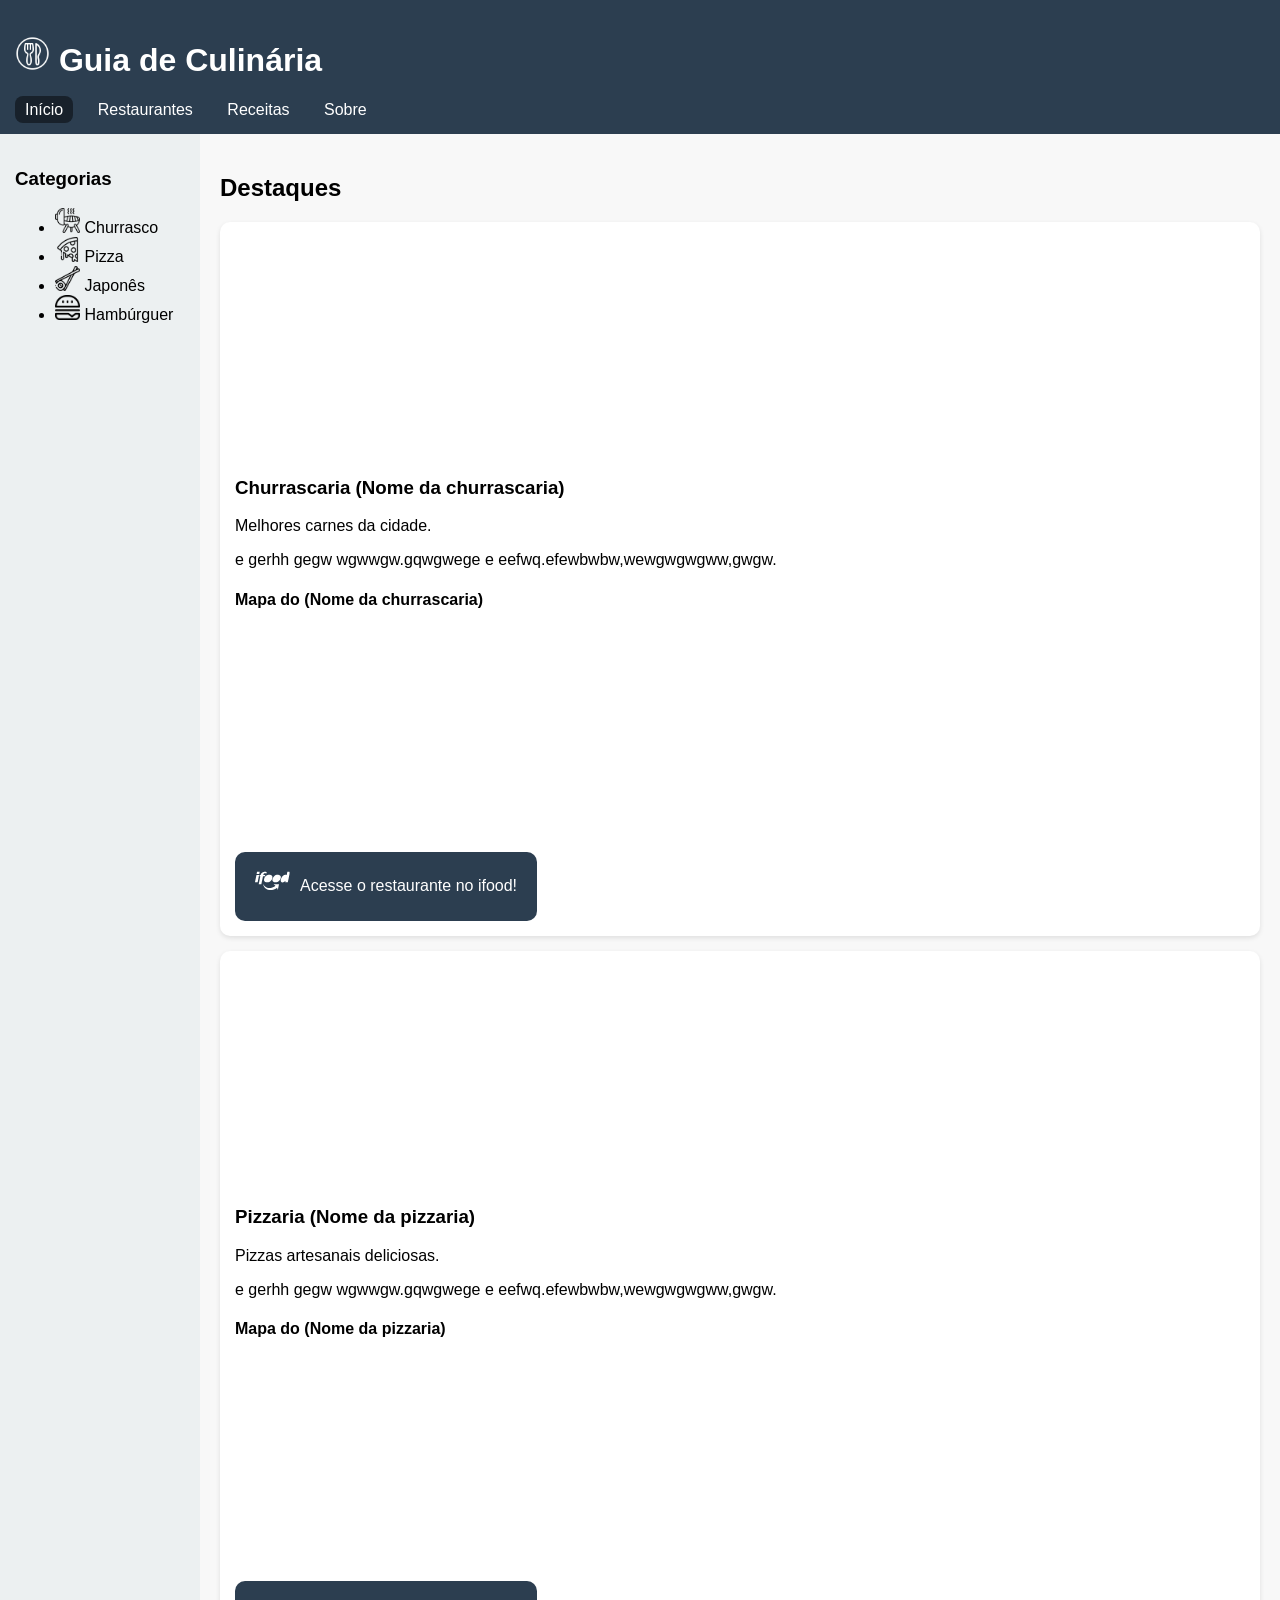
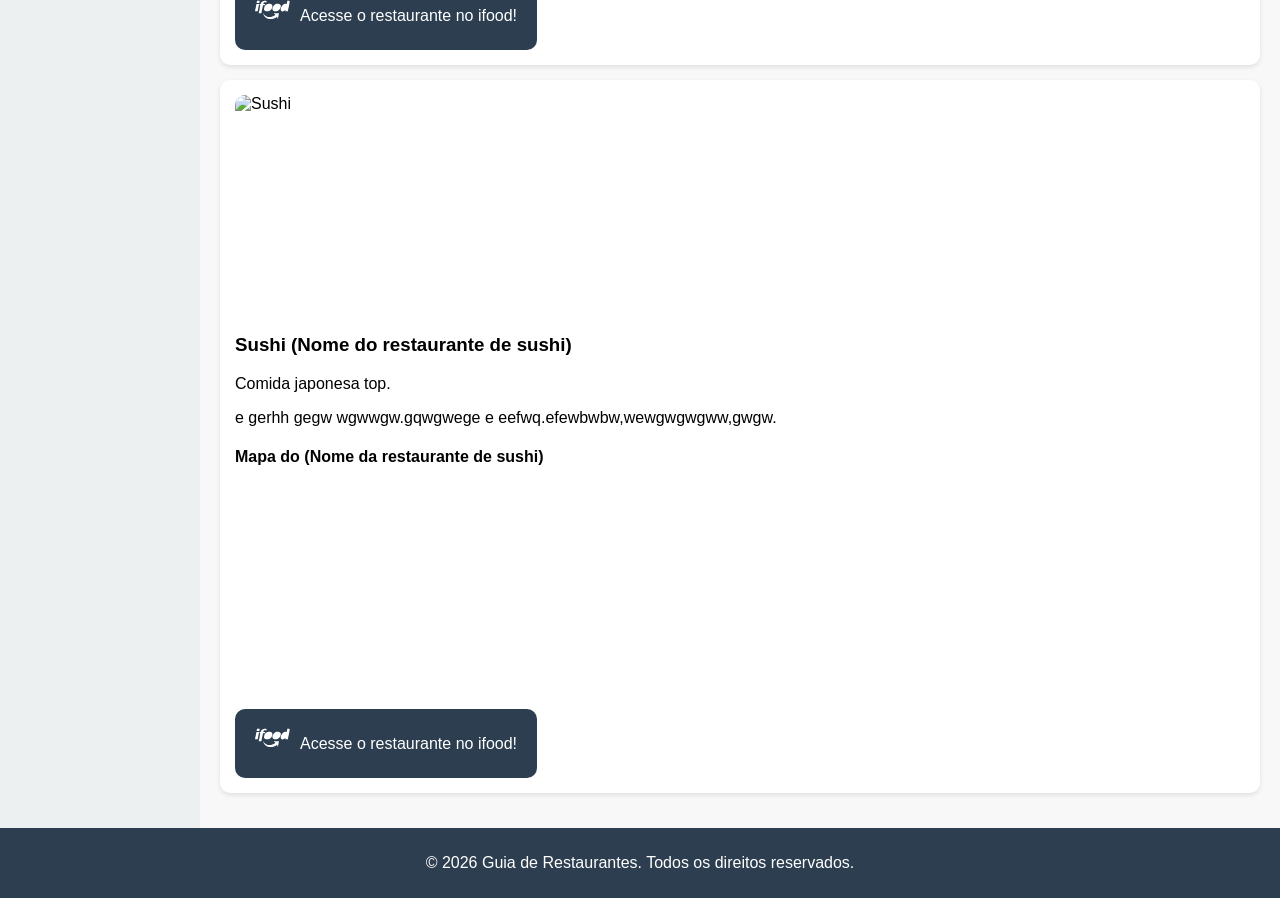
==== trabalho_gui_de_restaurantes_da_cidade/index.html @ 819d338d "Merge branch 'main' of https://github.com/Leooliprado/trabalho_gui_de_restaurantes_da_cidade" ====
<!DOCTYPE html>
<html lang="pt-br">

<head>
    <meta charset="UTF-8">
    <meta name="viewport" content="width=device-width, initial-scale=1.0">
    <link rel="stylesheet" href="styles.css">
    <title>Guia de Culinária</title>
</head>

<body class="body_main">

    <header>


        <h1> <img class="icon" src="img/icon/prato_cossinha.png" alt=""> Guia de Culinária</h1>
        <nav>
            <a class="selecionadoMenu" href="#">Início</a>
            <a href="restaurantes.html">Restaurantes</a>
            <a href="#">Receitas</a>
            <a href="sobre.html">Sobre</a>
        </nav>
    </header>

    <aside>
        <div class="menu-lateral">
            <h3>Categorias</h3>
            <ul>
                <li style="scroll-behavior: smooth;">
                    <img class="iconCategorias" src="img/icon/churrasco.png" alt="">
                    <a class="categoria-a" href="#">Churrasco</a>
                </li>
                <li style="scroll-behavior: smooth;">
                    <img class="iconCategorias" src="img/icon/fatia-de-pizza.png" alt="">
                    <a class="categoria-a" href="#pizzarias">Pizza</a>
                </li>
                <li style="scroll-behavior: smooth;">
                    <img class="iconCategorias" src="img/icon/sushi.png" alt="">
                    <a class="categoria-a" href="#">Japonês</a>
                </li>
                <li style="scroll-behavior: smooth;">
                    <img class="iconCategorias" src="img/icon/hamburguer.png" alt="">
                    <a class="categoria-a" href="#hamburgueria">Hambúrguer</a>
                </li>
            </ul>
        </div>

    </aside>
    <main>
        <h2>Destaques</h2>

        <article>
            <div class="carrossel">
                <a href="https://site1.com" target="_blank">
                    <img src="img/pratos/churrascaria/Dr.Carnes/1.jpeg" alt="Dr.Carnes">
                </a>

                <a href="https://site2.com" target="_blank">
                    <img src="img/pratos/churrascaria/minas grill/3.jpg" alt="minas grill">
                </a>

                <a href="https://site3.com" target="_blank">
                    <img src="img/pratos/churrascaria/Spetinhos Grill/Espeto de Medalhão de Queijo.jpg" alt="Spetinhos Grill">
                </a>

                <a href="https://site4.com" target="_blank">
                    <img src="img/pratos/churrascaria/poncio grill/Fraldinha.jpg"
                        alt="Poncio Grill">
                </a>

                <a href="https://site5.com" target="_blank">
                    <img src="img/pratos/churrascaria/yes/yes 2.jpeg" alt="Yes">
                </a>
            </div>

            <h3>Churrascaria (Nome da churrascaria)</h3>
            <p>Melhores carnes da cidade.</p>
            <p>e gerhh gegw wgwwgw.gqwgwege e eefwq.efewbwbw,wewgwgwgww,gwgw.</p>

            <h4>Mapa do (Nome da churrascaria)</h3>
                <iframe src="https://www.google.com/maps?q=restaurante+japones&output=embed" width="400vh" height="200"
                    style="border:0; border-radius:10px;" loading="lazy">
                </iframe>

                <br><br>

                <button onclick="window.open('https://www.exemplo.com', '_blank')"><img class="icon"
                        src="img/icon/ifood.svg" alt="">Acesse o restaurante no
                    ifood!</button>
        </article>

        <article>
            <div class="carrossel">
                <a href="https://site1.com" target="_blank">
                    <img src="img/pratos/pizzas/armazem 89/Bacon.jpg" alt="Armazem 89">
                </a>

                <a href="https://site2.com" target="_blank">
                    <img src="img/pratos/pizzas/focaccia/Atum.jpg" alt="Focaccia">
                </a>

                <a href="https://site3.com" target="_blank">
                    <img src="img/pratos/pizzas/manjares/Pizza Manjare's Especial de São Sebastião.png" alt="Manjare's">
                </a>

                <a href="https://site4.com" target="_blank">
                    <img src="img/pratos/pizzas/nanina/4 quejios.png"
                        alt="Nanina">
                </a>

                <a href="https://site5.com" target="_blank">
                    <img src="img/pratos/pizzas/pessoni/Frango com Palmito.jpg" alt="Pizzaria Pessoni">
                </a>
            </div>
            <h3>Pizzaria (Nome da pizzaria)</h3>
            <p>Pizzas artesanais deliciosas.</p>

            <p>e gerhh gegw wgwwgw.gqwgwege e eefwq.efewbwbw,wewgwgwgww,gwgw.</p>

            <h4>Mapa do (Nome da pizzaria)</h3>
                <iframe src="https://www.google.com/maps?q=restaurante+japones&output=embed" width="400vh" height="200"
                    style="border:0; border-radius:10px;" loading="lazy">
                </iframe>

                <br><br>

                <button onclick="window.open('https://www.exemplo.com', '_blank')"><img class="icon"
                        src="img/icon/ifood.svg" alt="">Acesse o restaurante no
                    ifood!</button>
        </article>

        <article>
            <img src="https://images.unsplash.com/photo-1579871494447-9811cf80d66c?auto=format&fit=crop&w=800&q=80"
                alt="Sushi">
            <h3>Sushi (Nome do restaurante de sushi)</h3>
            <p>Comida japonesa top.</p>


            <p>e gerhh gegw wgwwgw.gqwgwege e eefwq.efewbwbw,wewgwgwgww,gwgw.</p>

            <h4>Mapa do (Nome da restaurante de sushi)</h3>
                <iframe src="https://www.google.com/maps?q=restaurante+japones&output=embed" width="400vh" height="200"
                    style="border:0; border-radius:10px;" loading="lazy">
                </iframe>

                <br><br>

                <button onclick="window.open('https://www.exemplo.com', '_blank')"><img class="icon"
                        src="img/icon/ifood.svg" alt="">Acesse o restaurante no
                    ifood!</button>
        </article>
    </main>

    <footer>
        <p>&copy 2026 Guia de Restaurantes. Todos os direitos reservados.</p>
    </footer>

</body>

</html>
---- trabalho_gui_de_restaurantes_da_cidade/styles.css ----
.body_main {
    margin: 0;
    font-family: Arial;
    display: grid;
    grid-template-columns: 200px 1fr;
    min-height: 100vh;
    background: #f8f8f8;
}
.body_sobre {
    margin: 0;
    font-family: Arial;
    display: grid;
    min-height: 100vh;
    background: #f8f8f8;
}
header {
    grid-column: 1 / 3;
    background: #2c3e50;
    color: white;
    padding: 15px;
}

nav a {
    color: white;
    margin-right: 10px;
    text-decoration: none;
    padding: 5px 10px;
}


.selecionadoMenu {
    background: #18212b;
    border-radius: 8px;
}

aside {
    background: #ecf0f1;
    padding: 15px;
    min-height: 100vh;
}

.menu-lateral {
    position: sticky;
    top: 20px;
}

main {
    padding: 20px;
}

article {
    background: white;
    padding: 15px;
    margin-bottom: 15px;
    border-radius: 10px;
    box-shadow: 0 2px 5px rgba(0, 0, 0, 0.1);
}


footer {
    grid-column: 1 / 3;
    background: #2c3e50;
    color: white;
    text-align: center;
    padding: 10px;
}

a:not(.categoria-a,.a_email):hover {
    background-color: rgb(38, 49, 61);
    border-radius: 8px;
}

a {
    transition: 0.5s;
    /* Suaviza a transição */

}

.a_email {
    color: #2c3e50;
    text-decoration: none;
    font-weight: bold;
}

.categoria-a {
    text-decoration: none;
    /* tira o sublinhado */
    color: black;
}

.icon {
    width: 35px;
    height: 35px;
}



.iconCategorias {
    width: 25px;
    height: 25px;
}

button {
    background-color: #2c3e50;
    color: white;
    display: flex;
    font-size: 16px;
    padding: 12px 20px;
    border: none;
    border-radius: 10px;
    cursor: pointer;
    transition: 0.5s;
    align-items: center;
    gap: 10px;
}

button:hover {
    background-color: #1f2c3a;
}


article img {
    width: 100%;
    max-width: 400px;
    height: 220px;
    object-fit: cover;
    /* deixa a imagem uniforme */
    border-radius: 10px;
    display: block;
    margin-bottom: 10px;
}

.carrossel {
    width: 100%;
    max-width: 400px;
    height: 220px;
    position: relative;
    overflow: hidden;
    border-radius: 10px;
    margin-bottom: 20px;
}

.carrossel a {
    width: 100%;
    height: 100%;
    position: absolute;
    top: 0;
    left: 0;
    opacity: 0;
    animation: troca 20s infinite;
    cursor: pointer;
    /* bloqueia clique */
    pointer-events: none;

}

.carrossel a img {
    width: 100%;
    height: 100%;
    object-fit: cover;
    /* deixa a imagem uniforme */
    display: block;
}

.carrossel a:nth-child(1) {
    animation-delay: 0s;
}

.carrossel a:nth-child(2) {
    animation-delay: 5s;
}

.carrossel a:nth-child(3) {
    animation-delay: 10s;
}

.carrossel a:nth-child(4) {
    animation-delay: 15s;
}

.carrossel a:nth-child(5) {
    animation-delay: 20s;
}

/* controla quando a imagem aparece e desaparece (opacidade) */
@keyframes troca {
    0% {
        opacity: 0;
        pointer-events: none;
    }

    10% {
        opacity: 1;
        pointer-events: auto;
        /* permite clique */
    }

    30% {
        opacity: 1;
        pointer-events: auto;
    }

    40% {
        opacity: 0;
        pointer-events: none;
    }

    100% {
        opacity: 0;
        pointer-events: none;
    }
}
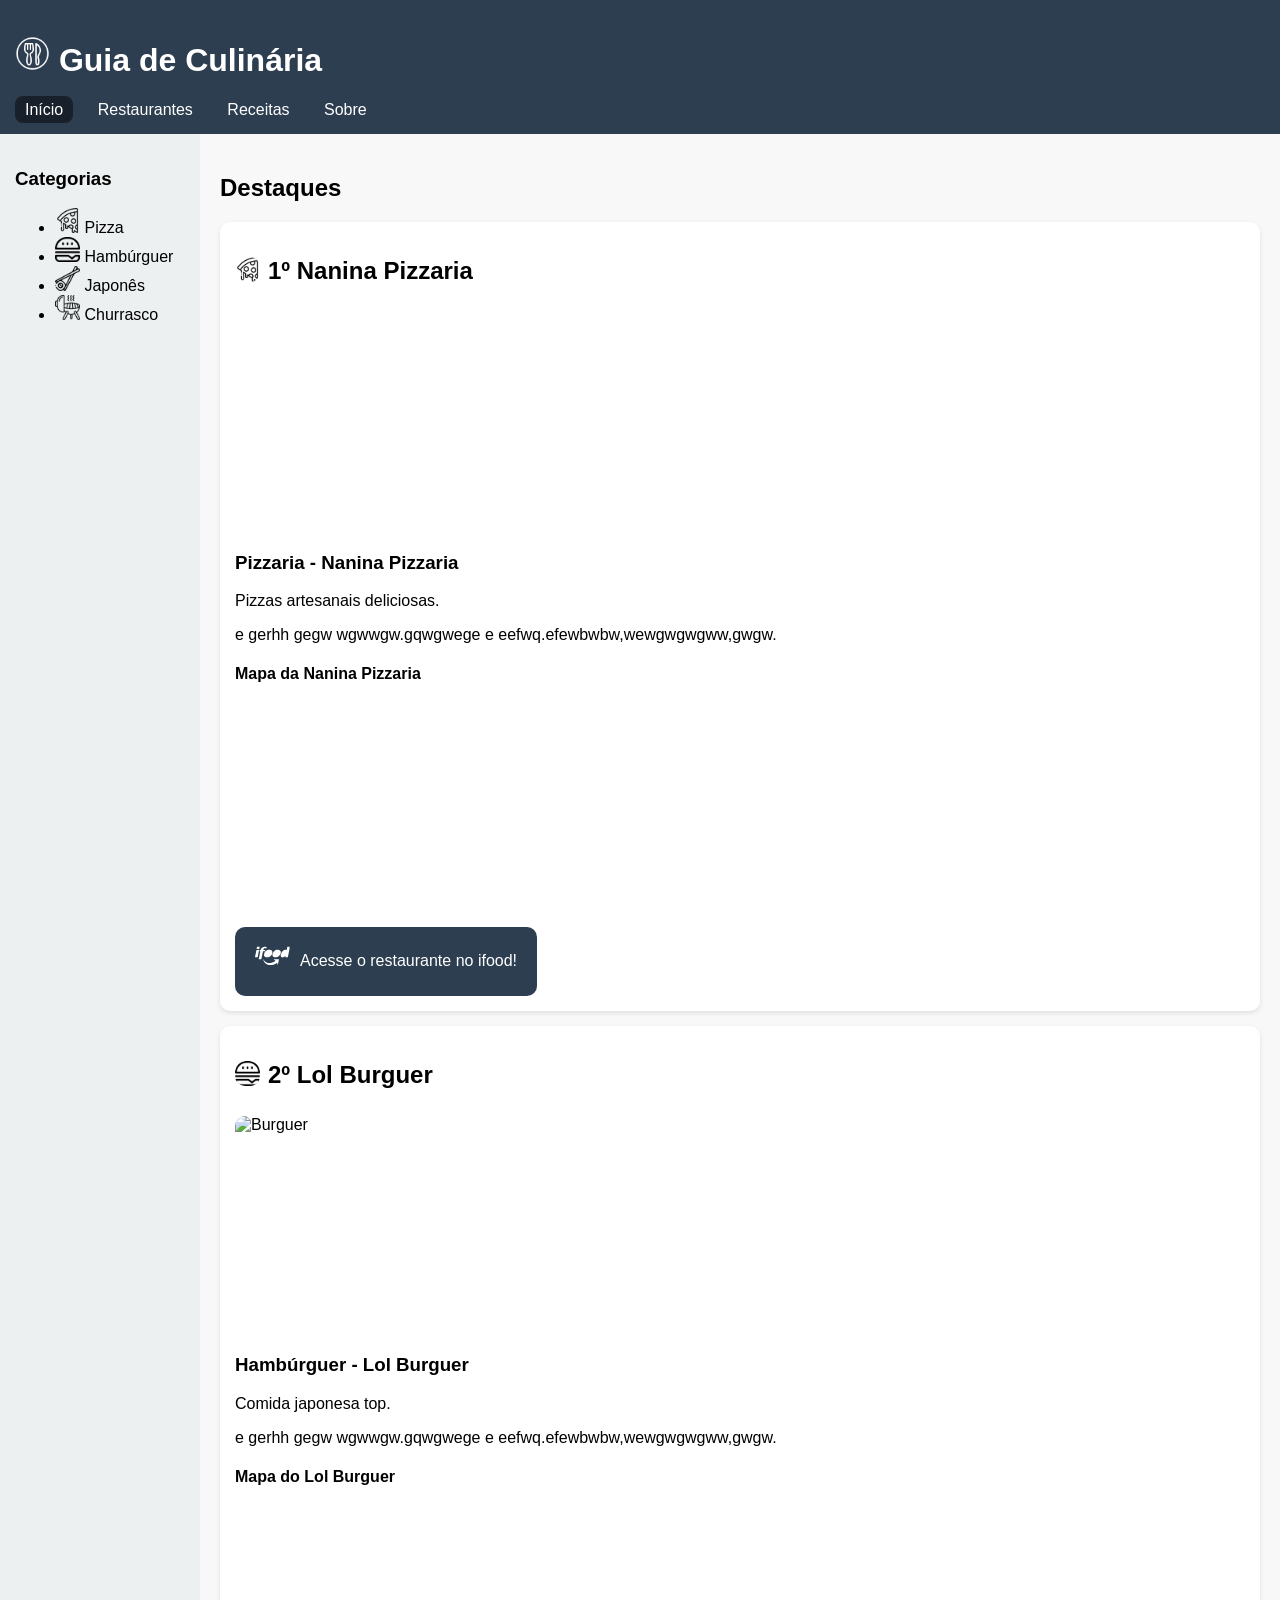
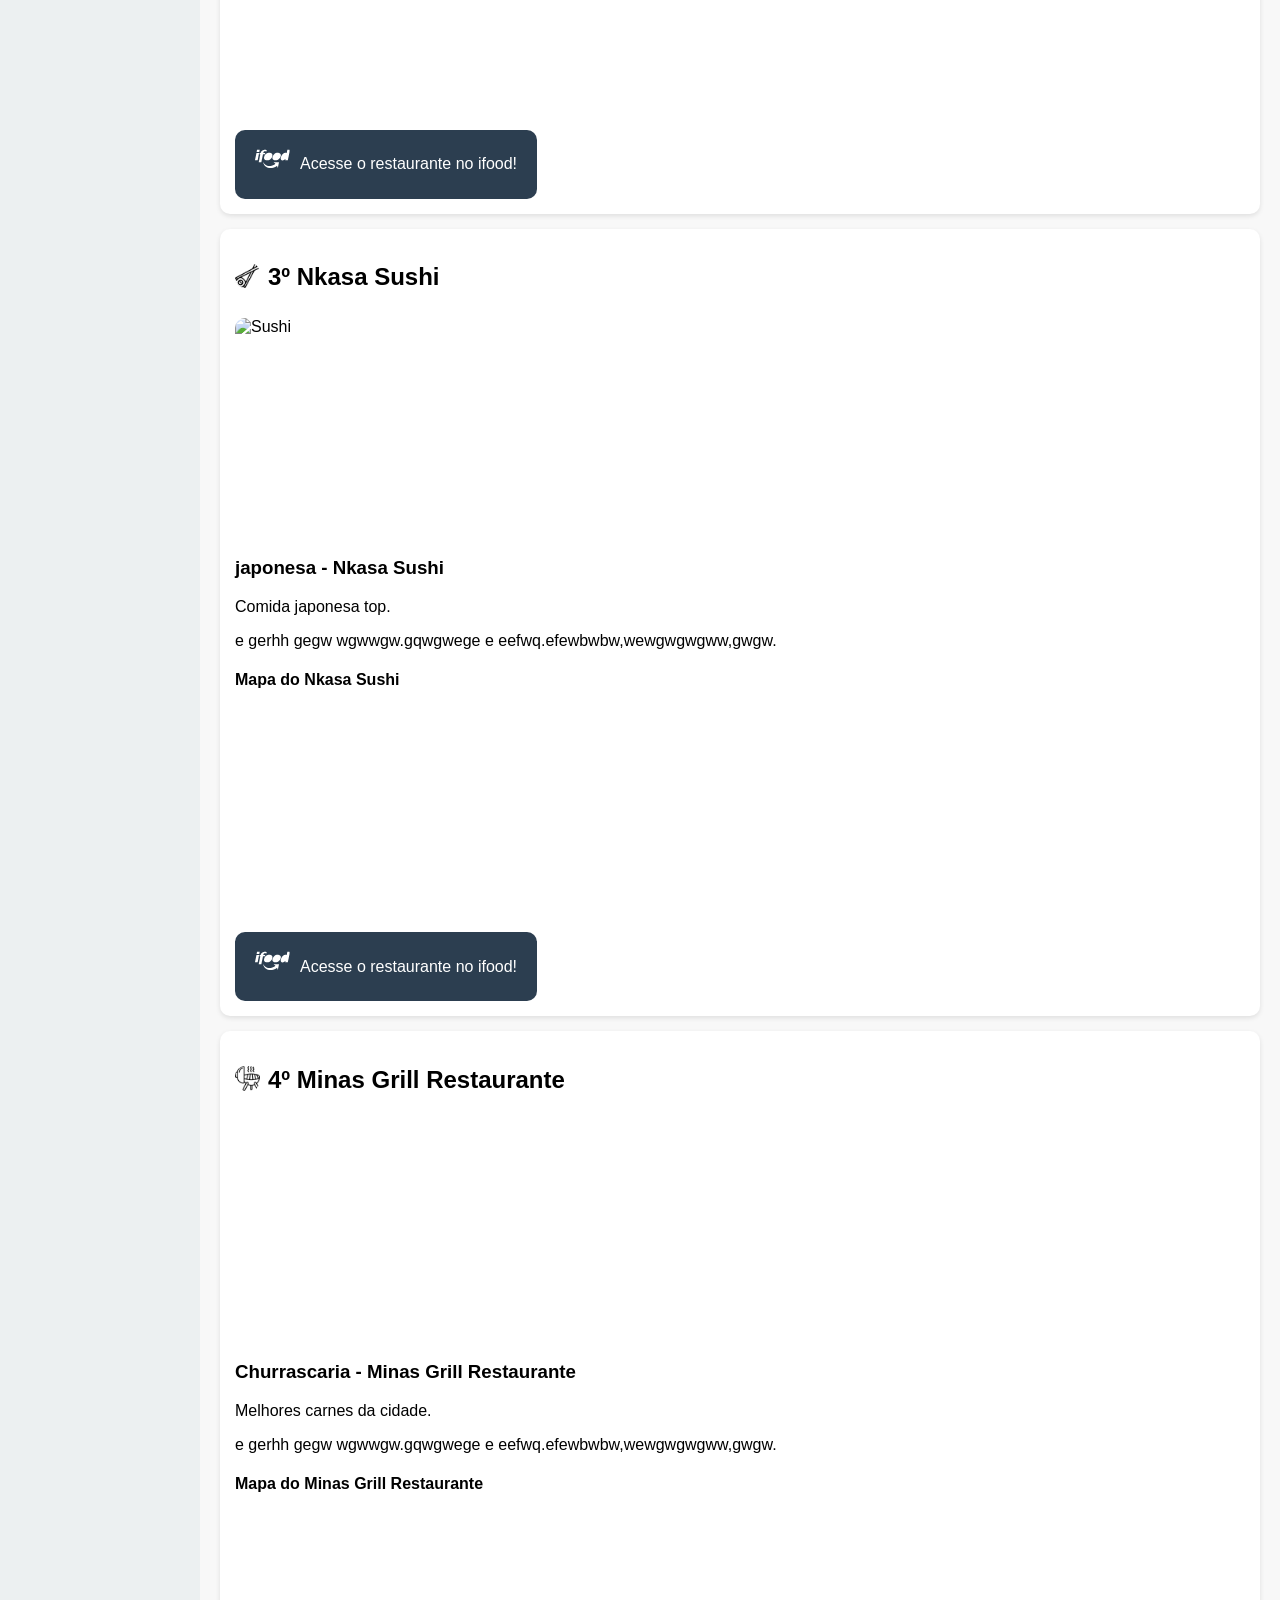
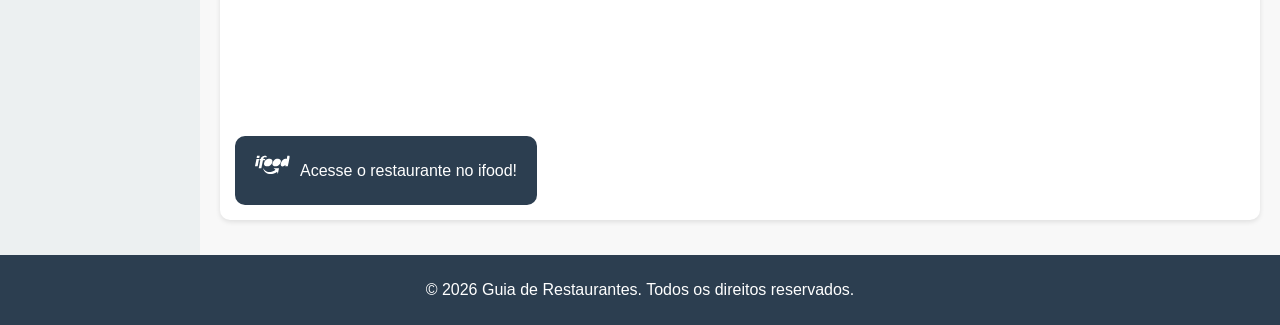
==== commit 242ecb92: "leo" ====
--- a/trabalho_gui_de_restaurantes_da_cidade/index.html
+++ b/trabalho_gui_de_restaurantes_da_cidade/index.html
@@ -27,20 +27,20 @@
             <h3>Categorias</h3>
             <ul>
                 <li style="scroll-behavior: smooth;">
-                    <img class="iconCategorias" src="img/icon/churrasco.png" alt="">
-                    <a class="categoria-a" href="#">Churrasco</a>
-                </li>
-                <li style="scroll-behavior: smooth;">
                     <img class="iconCategorias" src="img/icon/fatia-de-pizza.png" alt="">
                     <a class="categoria-a" href="#pizzarias">Pizza</a>
                 </li>
                 <li style="scroll-behavior: smooth;">
-                    <img class="iconCategorias" src="img/icon/sushi.png" alt="">
-                    <a class="categoria-a" href="#">Japonês</a>
-                </li>
-                <li style="scroll-behavior: smooth;">
                     <img class="iconCategorias" src="img/icon/hamburguer.png" alt="">
                     <a class="categoria-a" href="#hamburgueria">Hambúrguer</a>
+                </li>
+                <li style="scroll-behavior: smooth;">
+                    <img class="iconCategorias" src="img/icon/sushi.png" alt="">
+                    <a class="categoria-a" href="#Japones">Japonês</a>
+                </li>
+                <li style="scroll-behavior: smooth;">
+                    <img class="iconCategorias" src="img/icon/churrasco.png" alt="">
+                    <a class="categoria-a" href="#churrasco">Churrasco</a>
                 </li>
             </ul>
         </div>
@@ -49,7 +49,108 @@
     <main>
         <h2>Destaques</h2>
 
-        <article>
+
+        <article id="pizzarias">
+            <h2 class="titulo-restaurante">
+                <img class="iconCategorias" src="img/icon/fatia-de-pizza.png" alt="">
+                1º Nanina Pizzaria
+            </h2>
+           <div class="carrossel">
+                <a href="https://site1.com" target="_blank">
+                    <img src="img/pratos/pizzas/armazem 89/Bacon.jpg" alt="Armazem 89">
+                </a>
+
+                <a href="https://site2.com" target="_blank">
+                    <img src="img/pratos/pizzas/focaccia/Atum.jpg" alt="Focaccia">
+                </a>
+
+                <a href="https://site3.com" target="_blank">
+                    <img src="img/pratos/pizzas/manjares/Pizza Manjare's Especial de São Sebastião.png" alt="Manjare's">
+                </a>
+
+                <a href="https://site4.com" target="_blank">
+                    <img src="img/pratos/pizzas/nanina/4 quejios.png"
+                        alt="Nanina">
+                </a>
+
+                <a href="https://site5.com" target="_blank">
+                    <img src="img/pratos/pizzas/pessoni/Frango com Palmito.jpg" alt="Pizzaria Pessoni">
+                </a>
+            </div>
+            <h3>Pizzaria - Nanina Pizzaria</h3>
+            <p>Pizzas artesanais deliciosas.</p>
+
+            <p>e gerhh gegw wgwwgw.gqwgwege e eefwq.efewbwbw,wewgwgwgww,gwgw.</p>
+
+            <h4>Mapa da Nanina Pizzaria</h4>
+            <iframe src="https://www.google.com/maps?q=restaurante+japones&output=embed" width="400vh" height="200"
+                style="border:0; border-radius:10px;" loading="lazy">
+            </iframe>
+
+            <br><br>
+
+            <button onclick="window.open('https://www.exemplo.com', '_blank')"><img class="icon"
+                    src="img/icon/ifood.svg" alt="">Acesse o restaurante no
+                ifood!</button>
+        </article>
+
+        <article id="hamburgueria">
+            <h2 class="titulo-restaurante">
+                <img class="iconCategorias" src="img/icon/hamburguer.png" alt="">
+                2º Lol Burguer
+            </h2>
+            <img src="https://i.iheart.com/v3/re/new_assets/627d35c01bbe720444942ad0?ops=contain%281480%2C0%29"
+                alt="Burguer">
+            <h3>Hambúrguer - Lol Burguer</h3>
+            <p>Comida japonesa top.</p>
+
+
+            <p>e gerhh gegw wgwwgw.gqwgwege e eefwq.efewbwbw,wewgwgwgww,gwgw.</p>
+
+            <h4>Mapa do Lol Burguer</h4>
+            <iframe src="https://www.google.com/maps?q=restaurante+japones&output=embed" width="400vh" height="200"
+                style="border:0; border-radius:10px;" loading="lazy">
+            </iframe>
+
+            <br><br>
+
+            <button onclick="window.open('https://www.exemplo.com', '_blank')"><img class="icon"
+                    src="img/icon/ifood.svg" alt="">Acesse o restaurante no
+                ifood!</button>
+        </article>
+
+
+        <article id="Japones">
+            <h2 class="titulo-restaurante">
+                <img class="iconCategorias" src="img/icon/sushi.png" alt="">
+                3º Nkasa Sushi
+            </h2>
+            <img src="https://images.unsplash.com/photo-1579871494447-9811cf80d66c?auto=format&fit=crop&w=800&q=80"
+                alt="Sushi">
+            <h3>japonesa - Nkasa Sushi</h3>
+            <p>Comida japonesa top.</p>
+
+
+            <p>e gerhh gegw wgwwgw.gqwgwege e eefwq.efewbwbw,wewgwgwgww,gwgw.</p>
+
+            <h4>Mapa do Nkasa Sushi</h4>
+            <iframe src="https://www.google.com/maps?q=restaurante+japones&output=embed" width="400vh" height="200"
+                style="border:0; border-radius:10px;" loading="lazy">
+            </iframe>
+
+            <br><br>
+
+            <button onclick="window.open('https://www.exemplo.com', '_blank')"><img class="icon"
+                    src="img/icon/ifood.svg" alt="">Acesse o restaurante no
+                ifood!</button>
+        </article>
+
+
+        <article id="churrasco">
+            <h2 class="titulo-restaurante">
+                <img class="iconCategorias" src="img/icon/churrasco.png" alt="">
+                4º Minas Grill Restaurante
+            </h2>
             <div class="carrossel">
                 <a href="https://site1.com" target="_blank">
                     <img src="img/pratos/churrascaria/Dr.Carnes/1.jpeg" alt="Dr.Carnes">
@@ -60,12 +161,12 @@
                 </a>
 
                 <a href="https://site3.com" target="_blank">
-                    <img src="img/pratos/churrascaria/Spetinhos Grill/Espeto de Medalhão de Queijo.jpg" alt="Spetinhos Grill">
+                    <img src="img/pratos/churrascaria/Spetinhos Grill/Espeto de Medalhão de Queijo.jpg"
+                        alt="Spetinhos Grill">
                 </a>
 
                 <a href="https://site4.com" target="_blank">
-                    <img src="img/pratos/churrascaria/poncio grill/Fraldinha.jpg"
-                        alt="Poncio Grill">
+                    <img src="img/pratos/churrascaria/poncio grill/Fraldinha.jpg" alt="Poncio Grill">
                 </a>
 
                 <a href="https://site5.com" target="_blank">
@@ -73,82 +174,23 @@
                 </a>
             </div>
 
-            <h3>Churrascaria (Nome da churrascaria)</h3>
+            <h3>Churrascaria - Minas Grill Restaurante</h3>
             <p>Melhores carnes da cidade.</p>
             <p>e gerhh gegw wgwwgw.gqwgwege e eefwq.efewbwbw,wewgwgwgww,gwgw.</p>
 
-            <h4>Mapa do (Nome da churrascaria)</h3>
-                <iframe src="https://www.google.com/maps?q=restaurante+japones&output=embed" width="400vh" height="200"
-                    style="border:0; border-radius:10px;" loading="lazy">
-                </iframe>
-
-                <br><br>
+            <h4>Mapa do Minas Grill Restaurante</h4>
+            <iframe src="https://www.google.com/maps?q=restaurante+japones&output=embed" width="400vh" height="200"
+                style="border:0; border-radius:10px;" loading="lazy">
+            </iframe>
+
+            <br><br>
 
                 <button onclick="window.open('https://www.exemplo.com', '_blank')"><img class="icon"
                         src="img/icon/ifood.svg" alt="">Acesse o restaurante no
                     ifood!</button>
         </article>
 
-        <article>
-            <div class="carrossel">
-                <a href="https://site1.com" target="_blank">
-                    <img src="img/pratos/pizzas/armazem 89/Bacon.jpg" alt="Armazem 89">
-                </a>
-
-                <a href="https://site2.com" target="_blank">
-                    <img src="img/pratos/pizzas/focaccia/Atum.jpg" alt="Focaccia">
-                </a>
-
-                <a href="https://site3.com" target="_blank">
-                    <img src="img/pratos/pizzas/manjares/Pizza Manjare's Especial de São Sebastião.png" alt="Manjare's">
-                </a>
-
-                <a href="https://site4.com" target="_blank">
-                    <img src="img/pratos/pizzas/nanina/4 quejios.png"
-                        alt="Nanina">
-                </a>
-
-                <a href="https://site5.com" target="_blank">
-                    <img src="img/pratos/pizzas/pessoni/Frango com Palmito.jpg" alt="Pizzaria Pessoni">
-                </a>
-            </div>
-            <h3>Pizzaria (Nome da pizzaria)</h3>
-            <p>Pizzas artesanais deliciosas.</p>
-
-            <p>e gerhh gegw wgwwgw.gqwgwege e eefwq.efewbwbw,wewgwgwgww,gwgw.</p>
-
-            <h4>Mapa do (Nome da pizzaria)</h3>
-                <iframe src="https://www.google.com/maps?q=restaurante+japones&output=embed" width="400vh" height="200"
-                    style="border:0; border-radius:10px;" loading="lazy">
-                </iframe>
-
-                <br><br>
-
-                <button onclick="window.open('https://www.exemplo.com', '_blank')"><img class="icon"
-                        src="img/icon/ifood.svg" alt="">Acesse o restaurante no
-                    ifood!</button>
-        </article>
-
-        <article>
-            <img src="https://images.unsplash.com/photo-1579871494447-9811cf80d66c?auto=format&fit=crop&w=800&q=80"
-                alt="Sushi">
-            <h3>Sushi (Nome do restaurante de sushi)</h3>
-            <p>Comida japonesa top.</p>
-
-
-            <p>e gerhh gegw wgwwgw.gqwgwege e eefwq.efewbwbw,wewgwgwgww,gwgw.</p>
-
-            <h4>Mapa do (Nome da restaurante de sushi)</h3>
-                <iframe src="https://www.google.com/maps?q=restaurante+japones&output=embed" width="400vh" height="200"
-                    style="border:0; border-radius:10px;" loading="lazy">
-                </iframe>
-
-                <br><br>
-
-                <button onclick="window.open('https://www.exemplo.com', '_blank')"><img class="icon"
-                        src="img/icon/ifood.svg" alt="">Acesse o restaurante no
-                    ifood!</button>
-        </article>
+    
     </main>
 
     <footer>
--- a/trabalho_gui_de_restaurantes_da_cidade/styles.css
+++ b/trabalho_gui_de_restaurantes_da_cidade/styles.css
@@ -99,6 +99,12 @@
     width: 25px;
     height: 25px;
 }
+
+.titulo-restaurante {
+    display: flex;
+    gap: 8px;
+}
+
 
 button {
     background-color: #2c3e50;
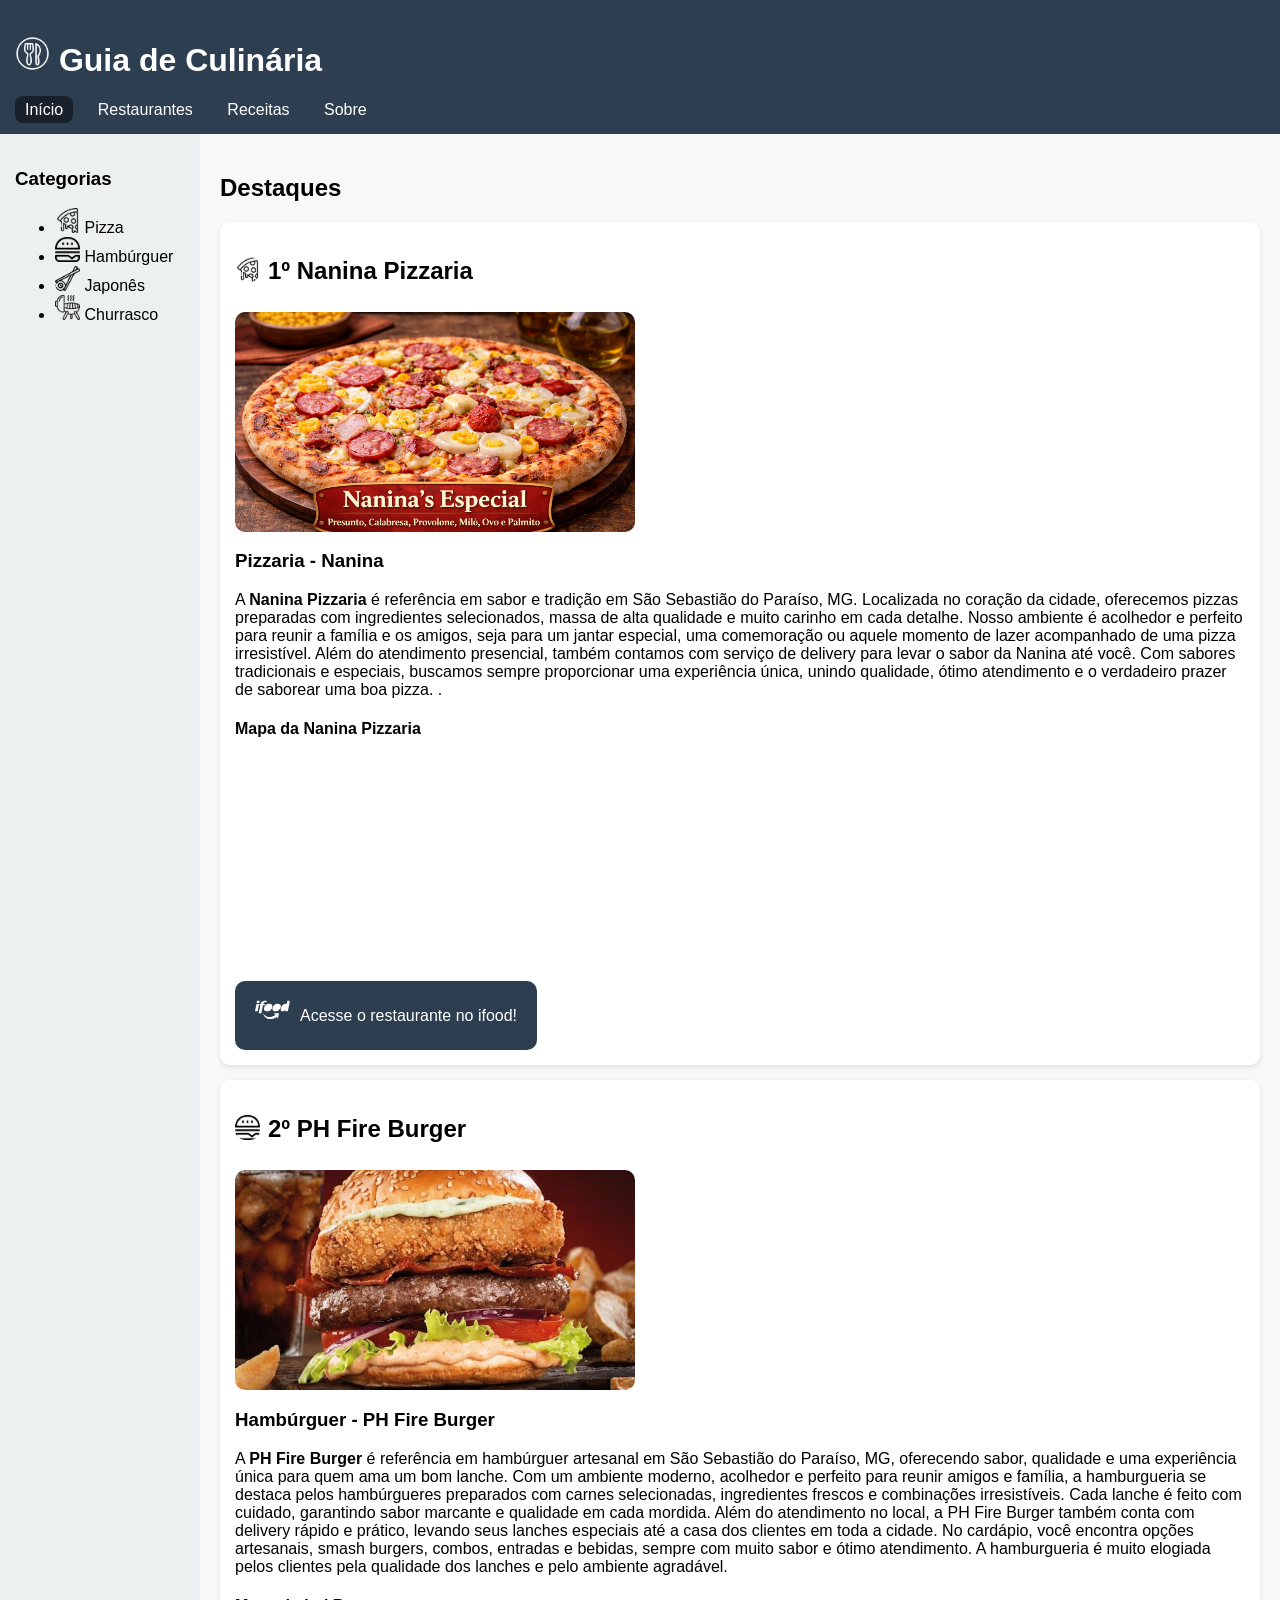
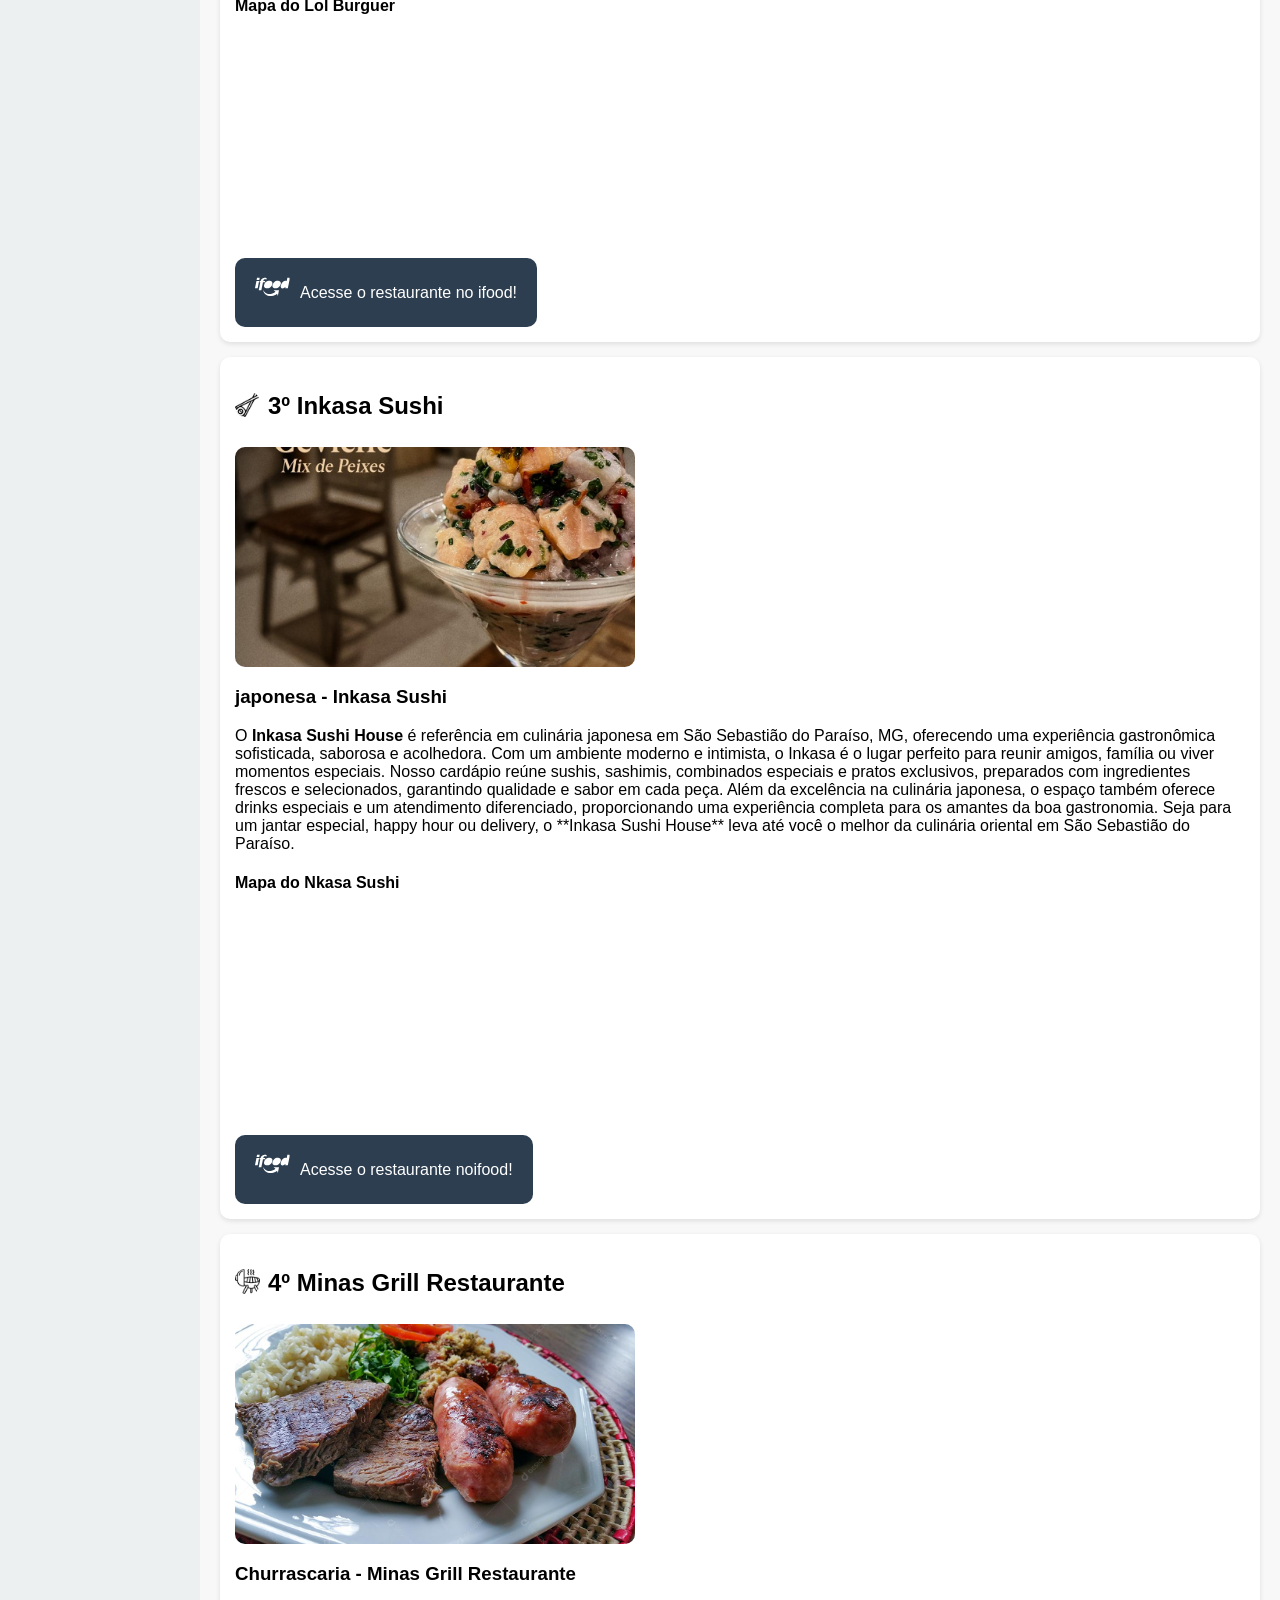
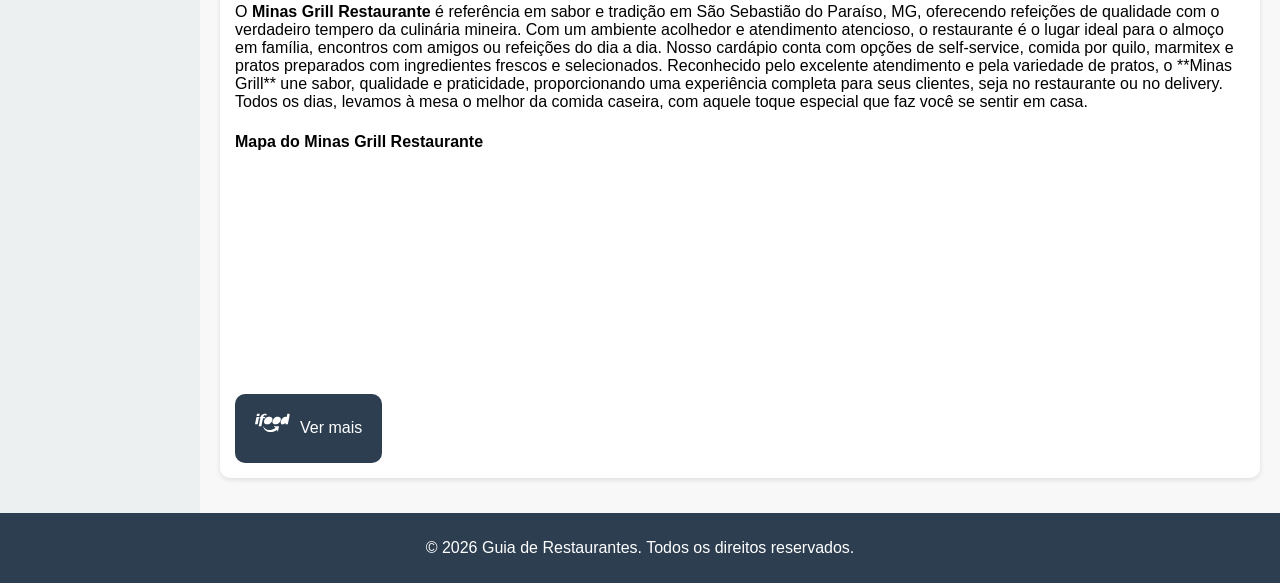
==== commit 54f53915: "ajustes" ====
--- a/trabalho_gui_de_restaurantes_da_cidade/index.html
+++ b/trabalho_gui_de_restaurantes_da_cidade/index.html
@@ -17,7 +17,7 @@
         <nav>
             <a class="selecionadoMenu" href="#">Início</a>
             <a href="restaurantes.html">Restaurantes</a>
-            <a href="#">Receitas</a>
+            <a href="receitas.html">Receitas</a>
             <a href="sobre.html">Sobre</a>
         </nav>
     </header>
@@ -55,32 +55,21 @@
                 <img class="iconCategorias" src="img/icon/fatia-de-pizza.png" alt="">
                 1º Nanina Pizzaria
             </h2>
-           <div class="carrossel">
-                <a href="https://site1.com" target="_blank">
-                    <img src="img/pratos/pizzas/armazem 89/Bacon.jpg" alt="Armazem 89">
-                </a>
-
-                <a href="https://site2.com" target="_blank">
-                    <img src="img/pratos/pizzas/focaccia/Atum.jpg" alt="Focaccia">
-                </a>
-
-                <a href="https://site3.com" target="_blank">
-                    <img src="img/pratos/pizzas/manjares/Pizza Manjare's Especial de São Sebastião.png" alt="Manjare's">
-                </a>
-
-                <a href="https://site4.com" target="_blank">
-                    <img src="img/pratos/pizzas/nanina/4 quejios.png"
-                        alt="Nanina">
-                </a>
-
-                <a href="https://site5.com" target="_blank">
-                    <img src="img/pratos/pizzas/pessoni/Frango com Palmito.jpg" alt="Pizzaria Pessoni">
-                </a>
+            <img src="img/pratos/pizzas/nanina/Pizza Nanina's Especial em close-up.png" alt="">
             </div>
-            <h3>Pizzaria - Nanina Pizzaria</h3>
-            <p>Pizzas artesanais deliciosas.</p>
-
-            <p>e gerhh gegw wgwwgw.gqwgwege e eefwq.efewbwbw,wewgwgwgww,gwgw.</p>
+            <h3>Pizzaria - Nanina</h3>
+
+            <p>A <b>Nanina Pizzaria</b> é referência em sabor e tradição em São Sebastião do Paraíso, MG. Localizada no
+                coração da cidade, oferecemos pizzas preparadas com ingredientes selecionados, massa de alta qualidade e
+                muito carinho em cada detalhe.
+
+                Nosso ambiente é acolhedor e perfeito para reunir a família e os amigos, seja para um jantar especial,
+                uma comemoração ou aquele momento de lazer acompanhado de uma pizza irresistível. Além do atendimento
+                presencial, também contamos com serviço de delivery para levar o sabor da Nanina até você.
+
+                Com sabores tradicionais e especiais, buscamos sempre proporcionar uma experiência única, unindo
+                qualidade, ótimo atendimento e o verdadeiro prazer de saborear uma boa pizza.
+                .</p>
 
             <h4>Mapa da Nanina Pizzaria</h4>
             <iframe src="https://www.google.com/maps?q=restaurante+japones&output=embed" width="400vh" height="200"
@@ -89,23 +78,34 @@
 
             <br><br>
 
-            <button onclick="window.open('https://www.exemplo.com', '_blank')"><img class="icon"
-                    src="img/icon/ifood.svg" alt="">Acesse o restaurante no
-                ifood!</button>
+            <button onclick="window.open('receitas.html#pizzarias')"><img class="icon"
+                    src="img/icon/ifood.svg" alt="">Acesse o restaurante no ifood!</button>
+
         </article>
 
         <article id="hamburgueria">
             <h2 class="titulo-restaurante">
                 <img class="iconCategorias" src="img/icon/hamburguer.png" alt="">
-                2º Lol Burguer
-            </h2>
-            <img src="https://i.iheart.com/v3/re/new_assets/627d35c01bbe720444942ad0?ops=contain%281480%2C0%29"
-                alt="Burguer">
-            <h3>Hambúrguer - Lol Burguer</h3>
-            <p>Comida japonesa top.</p>
-
-
-            <p>e gerhh gegw wgwwgw.gqwgwege e eefwq.efewbwbw,wewgwgwgww,gwgw.</p>
+                2º PH Fire Burger
+            </h2>
+            <img src="img/pratos/hamburguer/ph fire burguer/Ph extreme.jpg" alt="Burguer">
+            <h3>Hambúrguer - PH Fire Burger</h3>
+
+
+            <p>A <b>PH Fire Burger</b> é referência em hambúrguer artesanal em São Sebastião do Paraíso, MG, oferecendo
+                sabor, qualidade e uma experiência única para quem ama um bom lanche.
+
+                Com um ambiente moderno, acolhedor e perfeito para reunir amigos e família, a hamburgueria se destaca
+                pelos hambúrgueres preparados com carnes selecionadas, ingredientes frescos e combinações irresistíveis.
+                Cada lanche é feito com cuidado, garantindo sabor marcante e qualidade em cada mordida.
+
+                Além do atendimento no local, a PH Fire Burger também conta com delivery rápido e prático, levando seus
+                lanches especiais até a casa dos clientes em toda a cidade.
+
+                No cardápio, você encontra opções artesanais, smash burgers, combos, entradas e bebidas, sempre com
+                muito sabor e ótimo atendimento. A hamburgueria é muito elogiada pelos clientes pela qualidade dos
+                lanches e pelo ambiente agradável.
+            </p>
 
             <h4>Mapa do Lol Burguer</h4>
             <iframe src="https://www.google.com/maps?q=restaurante+japones&output=embed" width="400vh" height="200"
@@ -114,24 +114,34 @@
 
             <br><br>
 
-            <button onclick="window.open('https://www.exemplo.com', '_blank')"><img class="icon"
-                    src="img/icon/ifood.svg" alt="">Acesse o restaurante no
-                ifood!</button>
+            <button onclick="window.open('receitas.html#hamburgueria')"><img class="icon"
+                    src="img/icon/ifood.svg" alt="">Acesse o restaurante no ifood!</button>
+
         </article>
 
 
         <article id="Japones">
             <h2 class="titulo-restaurante">
                 <img class="iconCategorias" src="img/icon/sushi.png" alt="">
-                3º Nkasa Sushi
-            </h2>
-            <img src="https://images.unsplash.com/photo-1579871494447-9811cf80d66c?auto=format&fit=crop&w=800&q=80"
-                alt="Sushi">
-            <h3>japonesa - Nkasa Sushi</h3>
-            <p>Comida japonesa top.</p>
-
-
-            <p>e gerhh gegw wgwwgw.gqwgwege e eefwq.efewbwbw,wewgwgwgww,gwgw.</p>
+                3º Inkasa Sushi
+            </h2>
+            <img src="img/pratos/japones/inkasa/Ceviche mix de peixes.png" alt="Sushi">
+            <h3>japonesa - Inkasa Sushi</h3>
+
+
+            <p>O <b>Inkasa Sushi House</b> é referência em culinária japonesa em São Sebastião do Paraíso, MG,
+                oferecendo uma experiência gastronômica sofisticada, saborosa e acolhedora.
+
+                Com um ambiente moderno e intimista, o Inkasa é o lugar perfeito para reunir amigos, família ou viver
+                momentos especiais. Nosso cardápio reúne sushis, sashimis, combinados especiais e pratos exclusivos,
+                preparados com ingredientes frescos e selecionados, garantindo qualidade e sabor em cada peça.
+
+                Além da excelência na culinária japonesa, o espaço também oferece drinks especiais e um atendimento
+                diferenciado, proporcionando uma experiência completa para os amantes da boa gastronomia.
+
+                Seja para um jantar especial, happy hour ou delivery, o **Inkasa Sushi House** leva até você o melhor da
+                culinária oriental em São Sebastião do Paraíso.
+            </p>
 
             <h4>Mapa do Nkasa Sushi</h4>
             <iframe src="https://www.google.com/maps?q=restaurante+japones&output=embed" width="400vh" height="200"
@@ -140,9 +150,9 @@
 
             <br><br>
 
-            <button onclick="window.open('https://www.exemplo.com', '_blank')"><img class="icon"
-                    src="img/icon/ifood.svg" alt="">Acesse o restaurante no
-                ifood!</button>
+            <button onclick="window.open('receitas.html#Japones')"><img class="icon"
+                    src="img/icon/ifood.svg" alt="">Acesse o restaurante noifood!</button>
+
         </article>
 
 
@@ -151,32 +161,23 @@
                 <img class="iconCategorias" src="img/icon/churrasco.png" alt="">
                 4º Minas Grill Restaurante
             </h2>
-            <div class="carrossel">
-                <a href="https://site1.com" target="_blank">
-                    <img src="img/pratos/churrascaria/Dr.Carnes/1.jpeg" alt="Dr.Carnes">
-                </a>
-
-                <a href="https://site2.com" target="_blank">
-                    <img src="img/pratos/churrascaria/minas grill/3.jpg" alt="minas grill">
-                </a>
-
-                <a href="https://site3.com" target="_blank">
-                    <img src="img/pratos/churrascaria/Spetinhos Grill/Espeto de Medalhão de Queijo.jpg"
-                        alt="Spetinhos Grill">
-                </a>
-
-                <a href="https://site4.com" target="_blank">
-                    <img src="img/pratos/churrascaria/poncio grill/Fraldinha.jpg" alt="Poncio Grill">
-                </a>
-
-                <a href="https://site5.com" target="_blank">
-                    <img src="img/pratos/churrascaria/yes/yes 2.jpeg" alt="Yes">
-                </a>
-            </div>
+            <img src="img/pratos/churrascaria/minas grill/1.jpg" alt="Minas Grill Restaurante">
 
             <h3>Churrascaria - Minas Grill Restaurante</h3>
-            <p>Melhores carnes da cidade.</p>
-            <p>e gerhh gegw wgwwgw.gqwgwege e eefwq.efewbwbw,wewgwgwgww,gwgw.</p>
+            <p>O <b>Minas Grill Restaurante</b> é referência em sabor e tradição em São Sebastião do Paraíso, MG,
+                oferecendo refeições de qualidade com o verdadeiro tempero da culinária mineira.
+
+                Com um ambiente acolhedor e atendimento atencioso, o restaurante é o lugar ideal para o almoço em
+                família, encontros com amigos ou refeições do dia a dia. Nosso cardápio conta com opções de
+                self-service, comida por quilo, marmitex e pratos preparados com ingredientes frescos e selecionados.
+
+                Reconhecido pelo excelente atendimento e pela variedade de pratos, o **Minas Grill** une sabor,
+                qualidade e praticidade, proporcionando uma experiência completa para seus clientes, seja no restaurante
+                ou no delivery.
+
+                Todos os dias, levamos à mesa o melhor da comida caseira, com aquele toque especial que faz você se
+                sentir em casa.
+            </p>
 
             <h4>Mapa do Minas Grill Restaurante</h4>
             <iframe src="https://www.google.com/maps?q=restaurante+japones&output=embed" width="400vh" height="200"
@@ -185,12 +186,12 @@
 
             <br><br>
 
-                <button onclick="window.open('https://www.exemplo.com', '_blank')"><img class="icon"
-                        src="img/icon/ifood.svg" alt="">Acesse o restaurante no
-                    ifood!</button>
-        </article>
-
-    
+            <button onclick="window.open('receitas.html#churrasco')"><img class="icon"
+                    src="img/icon/ifood.svg" alt="">Ver mais</button>
+
+        </article>
+
+
     </main>
 
     <footer>
--- a/trabalho_gui_de_restaurantes_da_cidade/styles.css
+++ b/trabalho_gui_de_restaurantes_da_cidade/styles.css
@@ -215,6 +215,64 @@
         opacity: 0;
         pointer-events: none;
     }
-}
-
-
+/* Animação e Posicionamento Das Receitas, E Posicionamento Dos Blocos */
+}
+
+.carrossel1 {
+    position: relative;
+    width: 300px;
+    height: 100px;
+    overflow: hidden;
+}
+
+.carrossel1 p {
+    position: absolute;
+    width: 100%;
+    height: 100%;
+    margin: 0;
+
+    display: flex;
+    align-items: center;
+    justify-content: center;
+
+    background: white;
+    opacity: 0;
+
+    animation: slide 25s infinite;
+}
+
+/* Animação */
+@keyframes slide {
+    0%   { opacity: 0; }
+    5%   { opacity: 1; }
+    20%  { opacity: 1; }
+    25%  { opacity: 0; }
+    100% { opacity: 0; }
+}
+
+/* Delay para cada item */
+.carrossel1 p:nth-child(1) { animation-delay: 0s; }
+.carrossel1 p:nth-child(2) { animation-delay: 5s; }
+.carrossel1 p:nth-child(3) { animation-delay: 10s; }
+.carrossel1 p:nth-child(4) { animation-delay: 15s; }
+.carrossel1 p:nth-child(5) { animation-delay: 20s; }
+
+
+.restaurantes_receitas {
+    display: flex;
+    flex-wrap: wrap;
+    justify-content: space-between
+}
+.blocos{
+    width: 30%;
+    display: flex;
+    flex-direction: column;
+    align-items: center;
+}
+.blocos2{
+    padding: 10%;
+    width: 30%;
+    display: flex;
+    flex-direction: column;
+    align-items: center;
+}
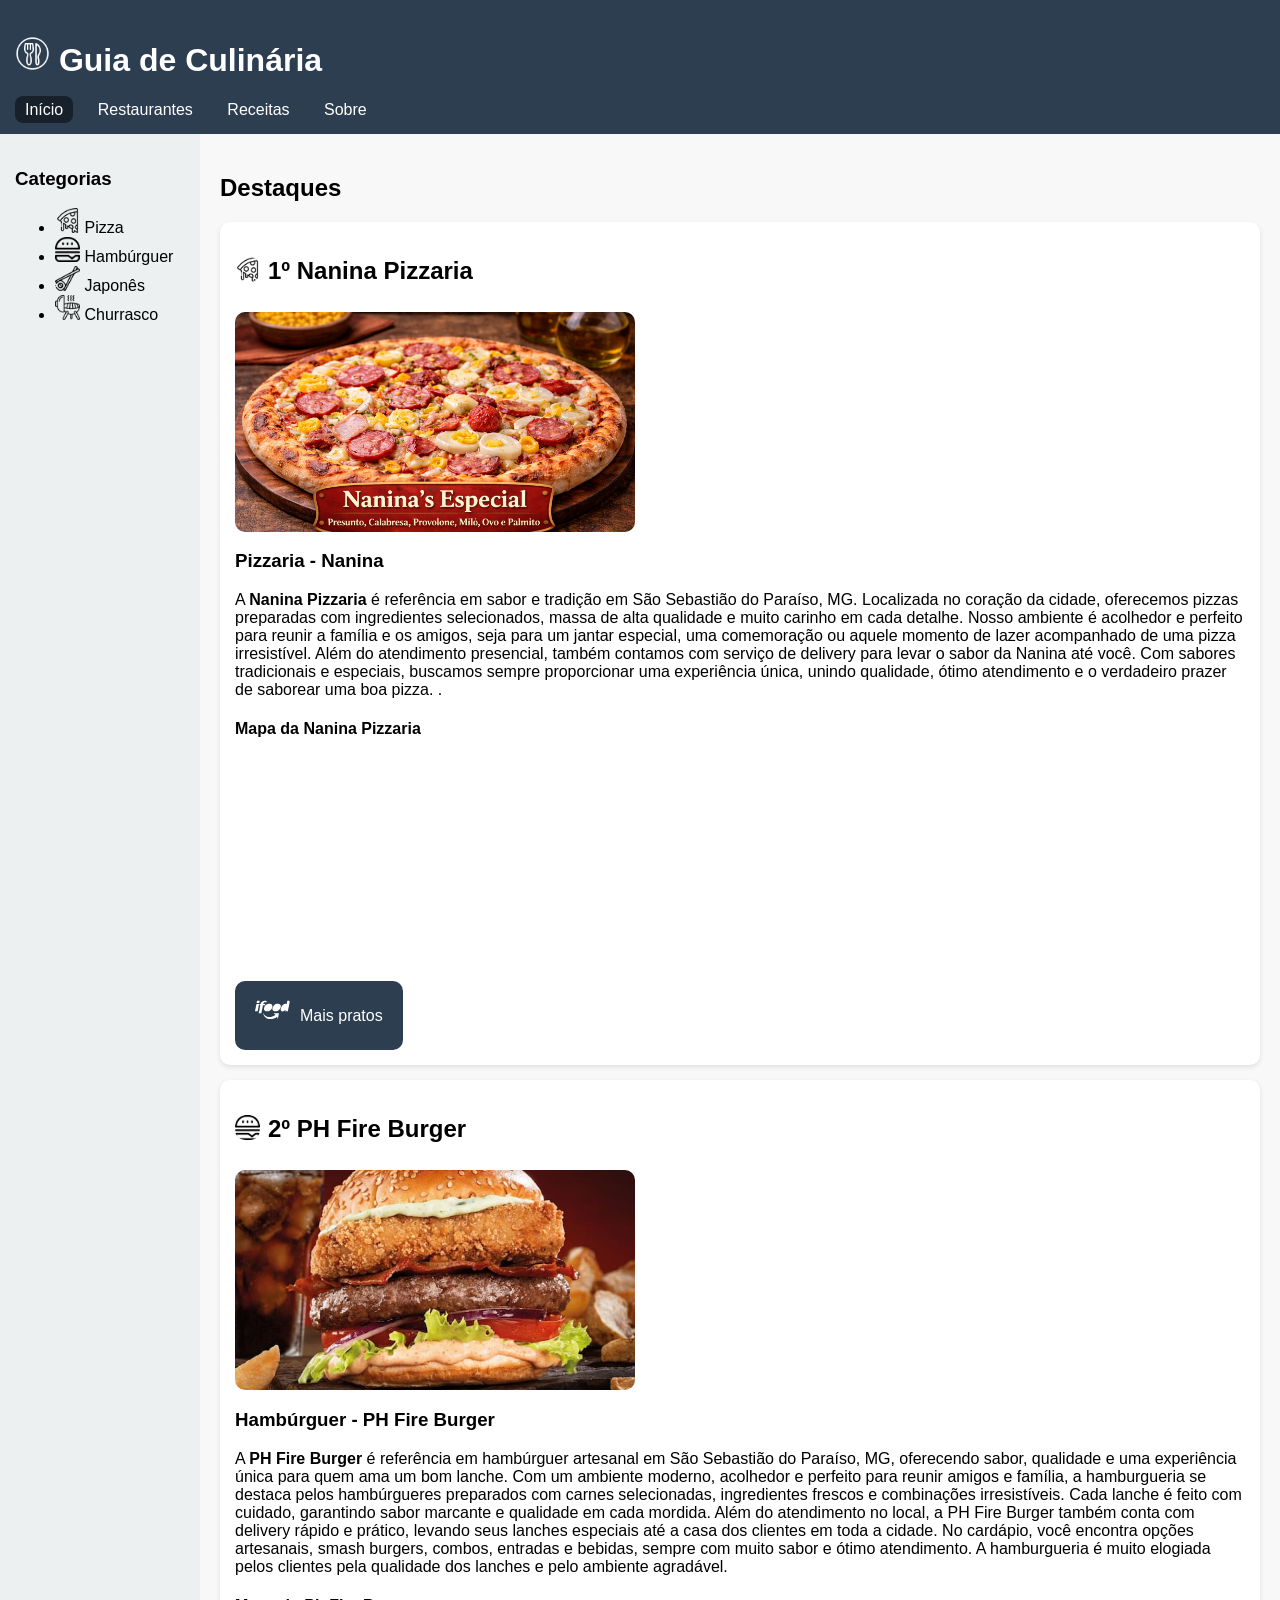
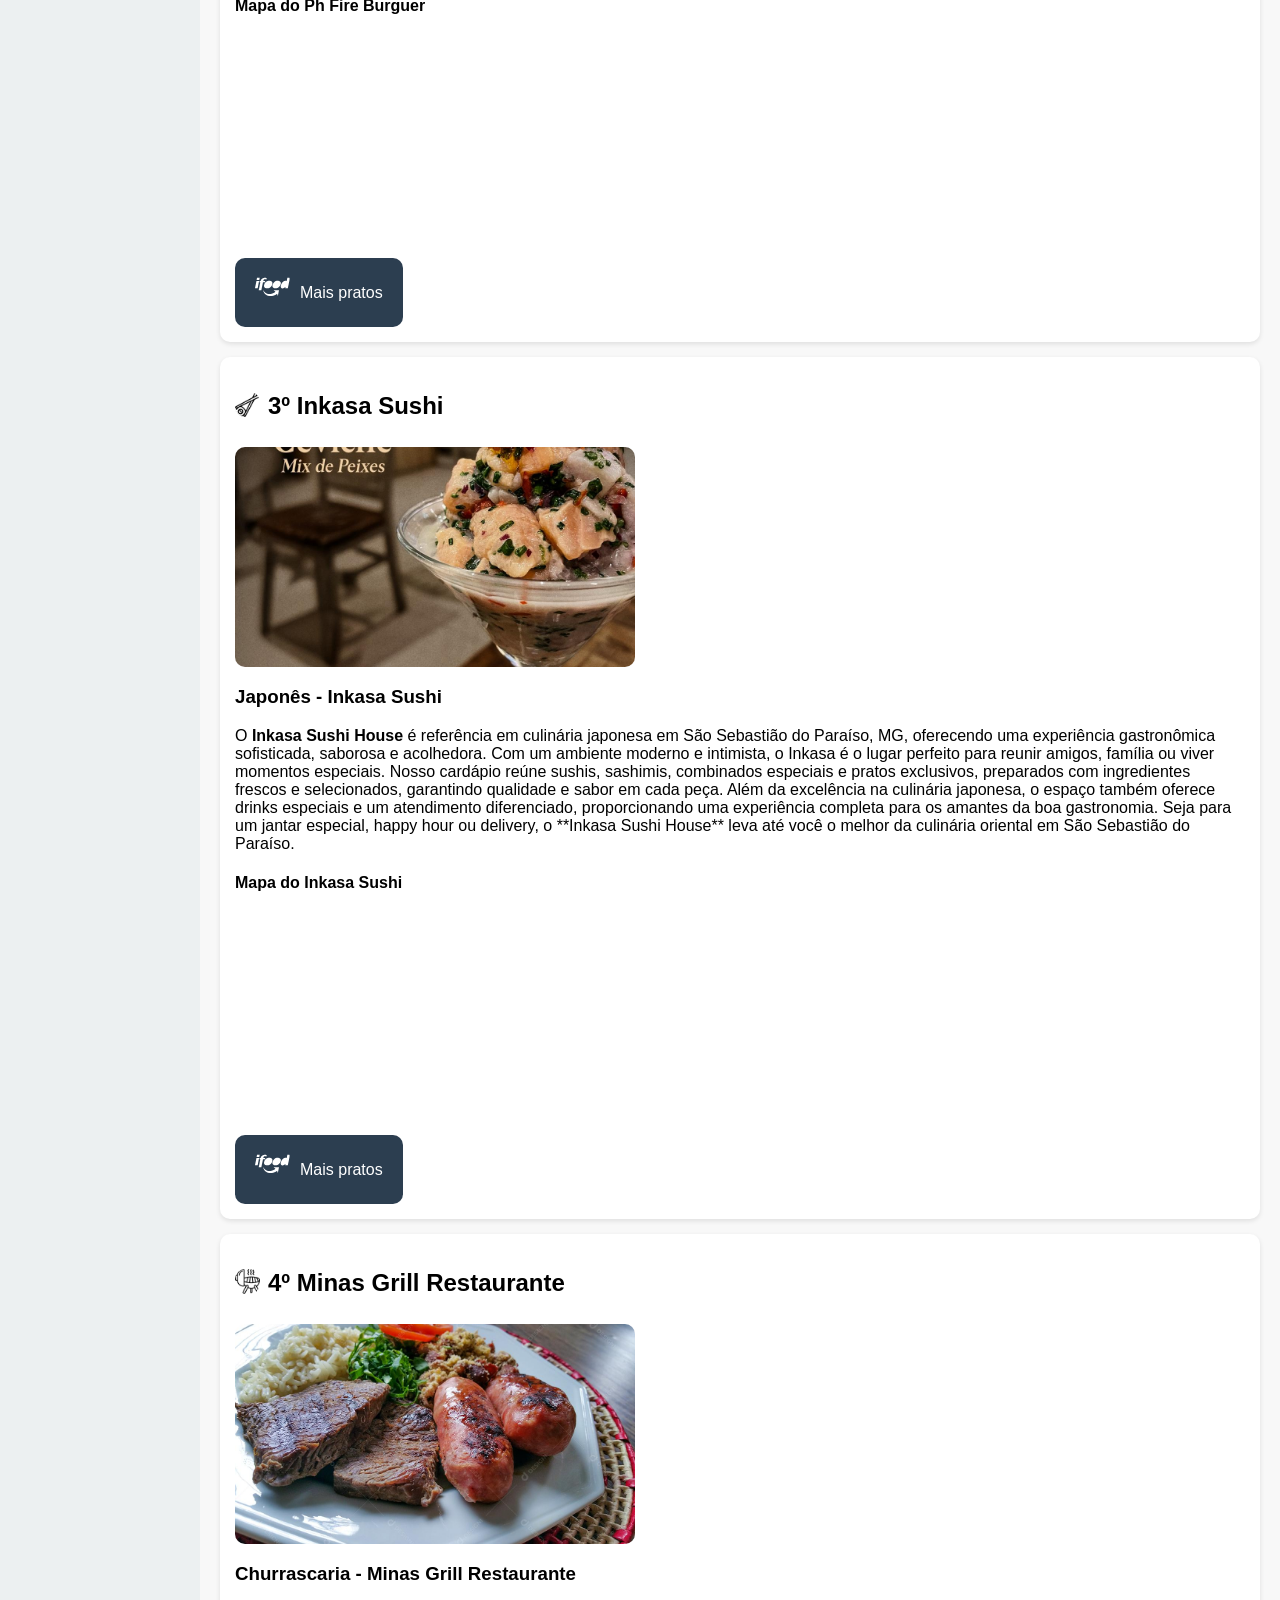
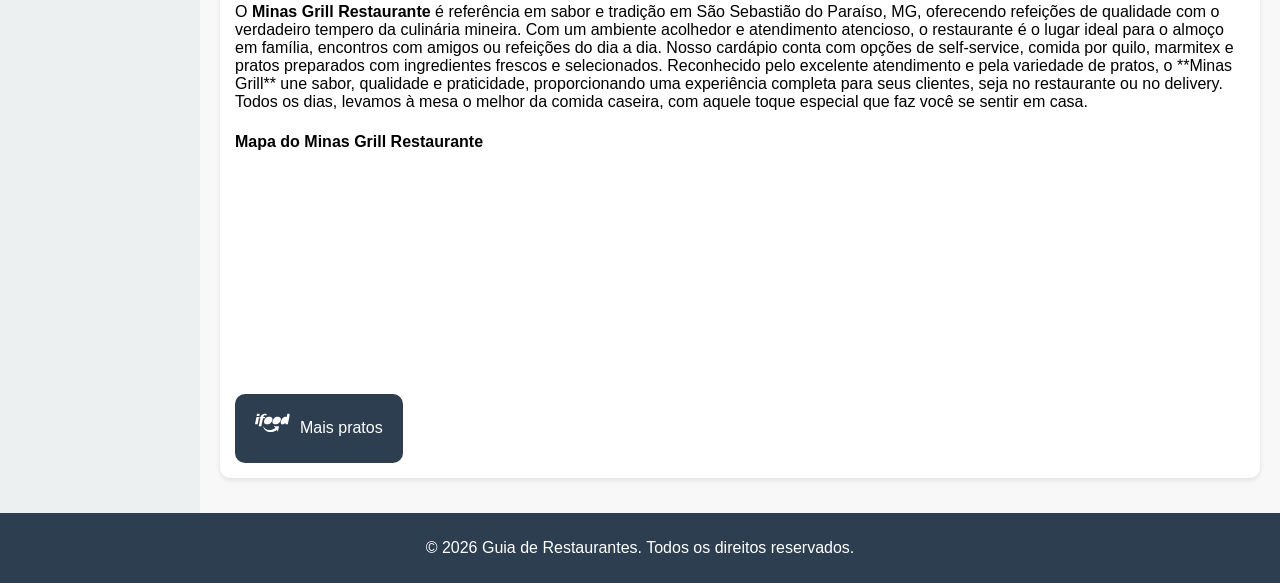
==== commit 1147efd3: "finalização do projeto" ====
--- a/trabalho_gui_de_restaurantes_da_cidade/index.html
+++ b/trabalho_gui_de_restaurantes_da_cidade/index.html
@@ -72,14 +72,14 @@
                 .</p>
 
             <h4>Mapa da Nanina Pizzaria</h4>
-            <iframe src="https://www.google.com/maps?q=restaurante+japones&output=embed" width="400vh" height="200"
+            <iframe src="https://www.google.com/maps/embed?pb=!1m18!1m12!1m3!1d3726.8422675029938!2d-46.9846977!3d-20.918664700000004!2m3!1f0!2f0!3f0!3m2!1i1024!2i768!4f13.1!3m3!1m2!1s0x94b7177f2628bec5%3A0xec90f0e9cad34bd9!2sNanina%20Pizzaria!5e0!3m2!1spt-BR!2sbr!4v1774738288977!5m2!1spt-BR!2sbr" width="400vh" height="200"
                 style="border:0; border-radius:10px;" loading="lazy">
             </iframe>
 
             <br><br>
 
             <button onclick="window.open('receitas.html#pizzarias')"><img class="icon"
-                    src="img/icon/ifood.svg" alt="">Acesse o restaurante no ifood!</button>
+                    src="img/icon/ifood.svg" alt="">Mais pratos</button>
 
         </article>
 
@@ -107,15 +107,15 @@
                 lanches e pelo ambiente agradável.
             </p>
 
-            <h4>Mapa do Lol Burguer</h4>
-            <iframe src="https://www.google.com/maps?q=restaurante+japones&output=embed" width="400vh" height="200"
+            <h4>Mapa do Ph Fire Burguer</h4>
+            <iframe src="https://www.google.com/maps/embed?pb=!1m18!1m12!1m3!1d3727.2918648332075!2d-46.9846849!3d-20.900574099999996!2m3!1f0!2f0!3f0!3m2!1i1024!2i768!4f13.1!3m3!1m2!1s0x94b7171c2a7ada27%3A0x7e9ffb3634ad6cd!2sPH%20FIRE%20BURGUER!5e0!3m2!1spt-BR!2sbr!4v1774883973316!5m2!1spt-BR!2sbr" width="400vh" height="200"
                 style="border:0; border-radius:10px;" loading="lazy">
             </iframe>
 
             <br><br>
 
             <button onclick="window.open('receitas.html#hamburgueria')"><img class="icon"
-                    src="img/icon/ifood.svg" alt="">Acesse o restaurante no ifood!</button>
+                    src="img/icon/ifood.svg" alt="">Mais pratos</button>
 
         </article>
 
@@ -126,7 +126,7 @@
                 3º Inkasa Sushi
             </h2>
             <img src="img/pratos/japones/inkasa/Ceviche mix de peixes.png" alt="Sushi">
-            <h3>japonesa - Inkasa Sushi</h3>
+            <h3>Japonês - Inkasa Sushi</h3>
 
 
             <p>O <b>Inkasa Sushi House</b> é referência em culinária japonesa em São Sebastião do Paraíso, MG,
@@ -143,15 +143,15 @@
                 culinária oriental em São Sebastião do Paraíso.
             </p>
 
-            <h4>Mapa do Nkasa Sushi</h4>
-            <iframe src="https://www.google.com/maps?q=restaurante+japones&output=embed" width="400vh" height="200"
+            <h4>Mapa do Inkasa Sushi</h4>
+            <iframe src="https://www.google.com/maps/embed?pb=!1m18!1m12!1m3!1d3726.8916552301816!2d-46.984237699999994!3d-20.9166782!2m3!1f0!2f0!3f0!3m2!1i1024!2i768!4f13.1!3m3!1m2!1s0x94b7177c20a56c7d%3A0xde42c64adb68d346!2sINKASA%20SUSHI%20GARDEN!5e0!3m2!1spt-BR!2sbr!4v1775059480979!5m2!1spt-BR!2sbr" width="400vh" height="200"
                 style="border:0; border-radius:10px;" loading="lazy">
             </iframe>
 
             <br><br>
 
             <button onclick="window.open('receitas.html#Japones')"><img class="icon"
-                    src="img/icon/ifood.svg" alt="">Acesse o restaurante noifood!</button>
+                    src="img/icon/ifood.svg" alt="">Mais pratos</button>
 
         </article>
 
@@ -180,14 +180,14 @@
             </p>
 
             <h4>Mapa do Minas Grill Restaurante</h4>
-            <iframe src="https://www.google.com/maps?q=restaurante+japones&output=embed" width="400vh" height="200"
+            <iframe src="https://www.google.com/maps/embed?pb=!1m18!1m12!1m3!1d3726.9030636181055!2d-46.991964599999996!3d-20.916219299999998!2m3!1f0!2f0!3f0!3m2!1i1024!2i768!4f13.1!3m3!1m2!1s0x94b7179ce2970cd1%3A0x234cba49753f811c!2sMinas%20Grill!5e0!3m2!1spt-BR!2sbr!4v1775169901773!5m2!1spt-BR!2sbr" width="400vh" height="200"
                 style="border:0; border-radius:10px;" loading="lazy">
             </iframe>
 
             <br><br>
 
             <button onclick="window.open('receitas.html#churrasco')"><img class="icon"
-                    src="img/icon/ifood.svg" alt="">Ver mais</button>
+                    src="img/icon/ifood.svg" alt="">Mais pratos</button>
 
         </article>
 
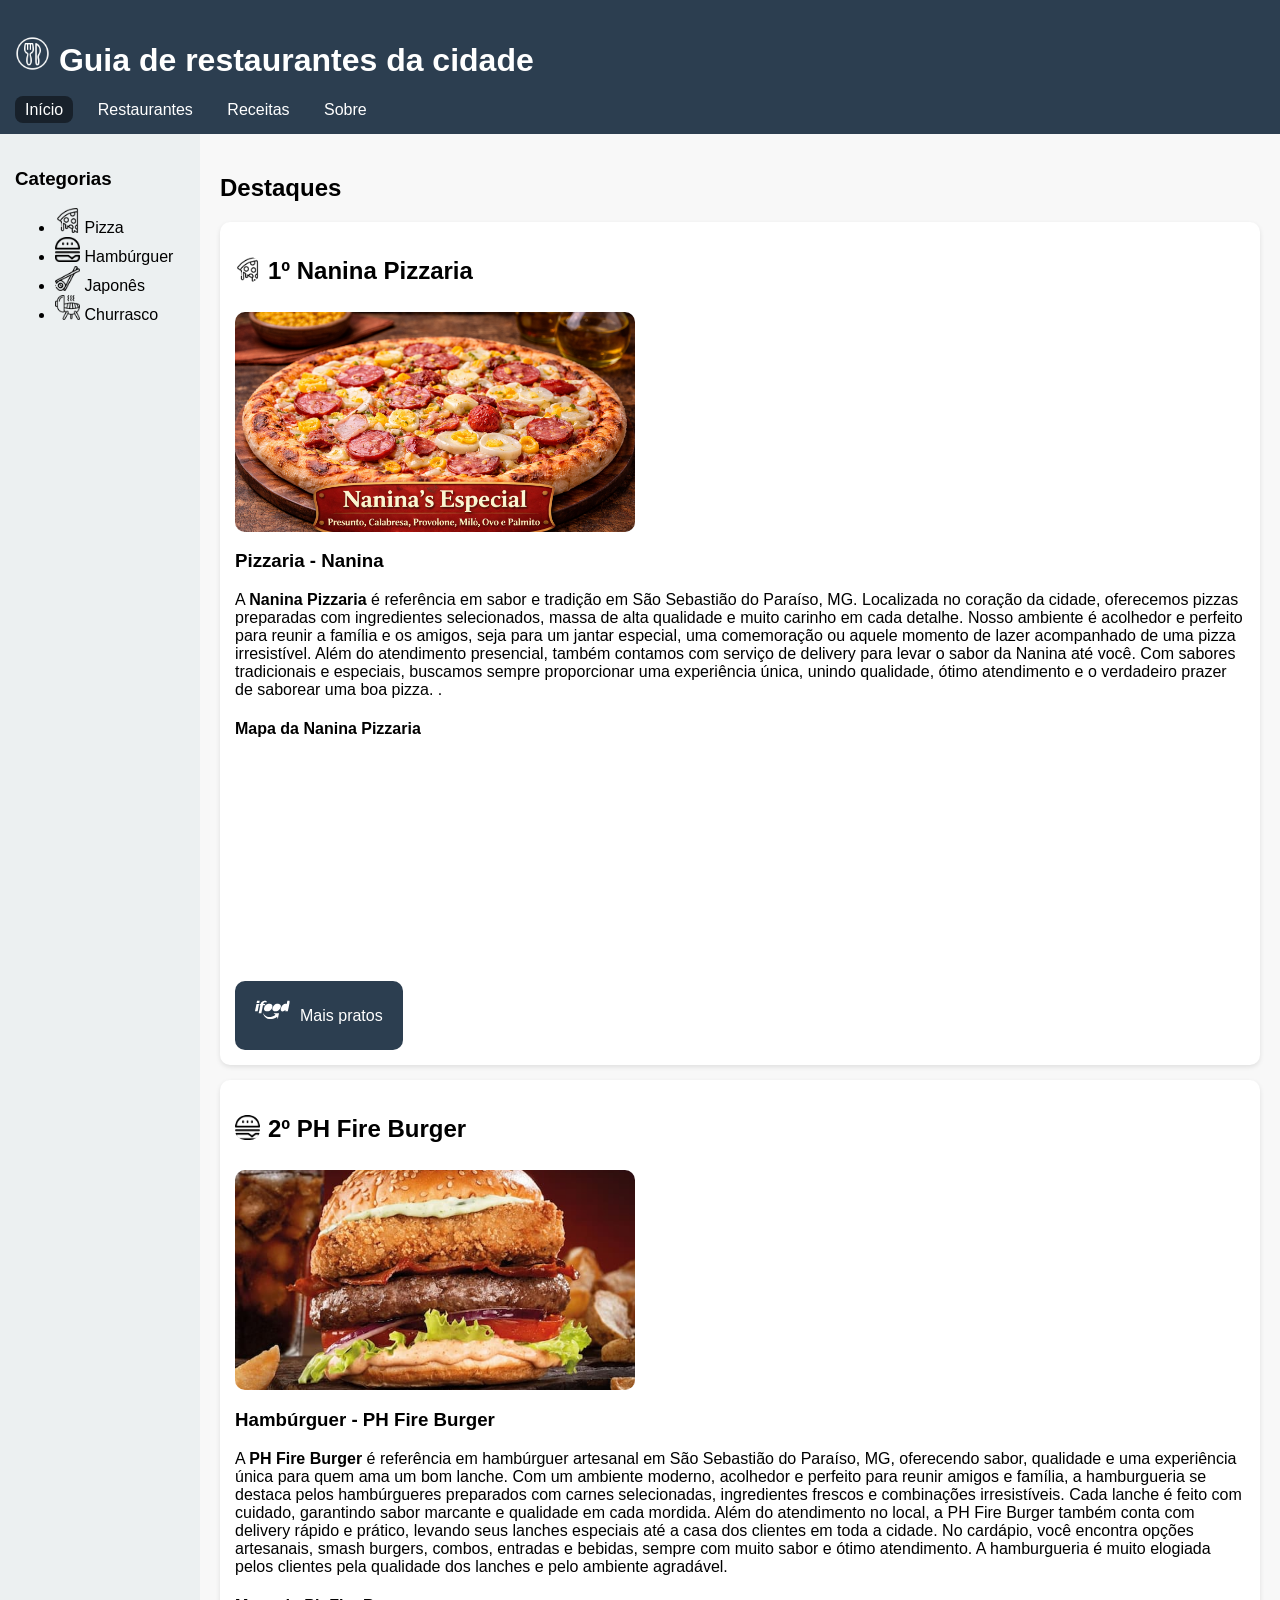
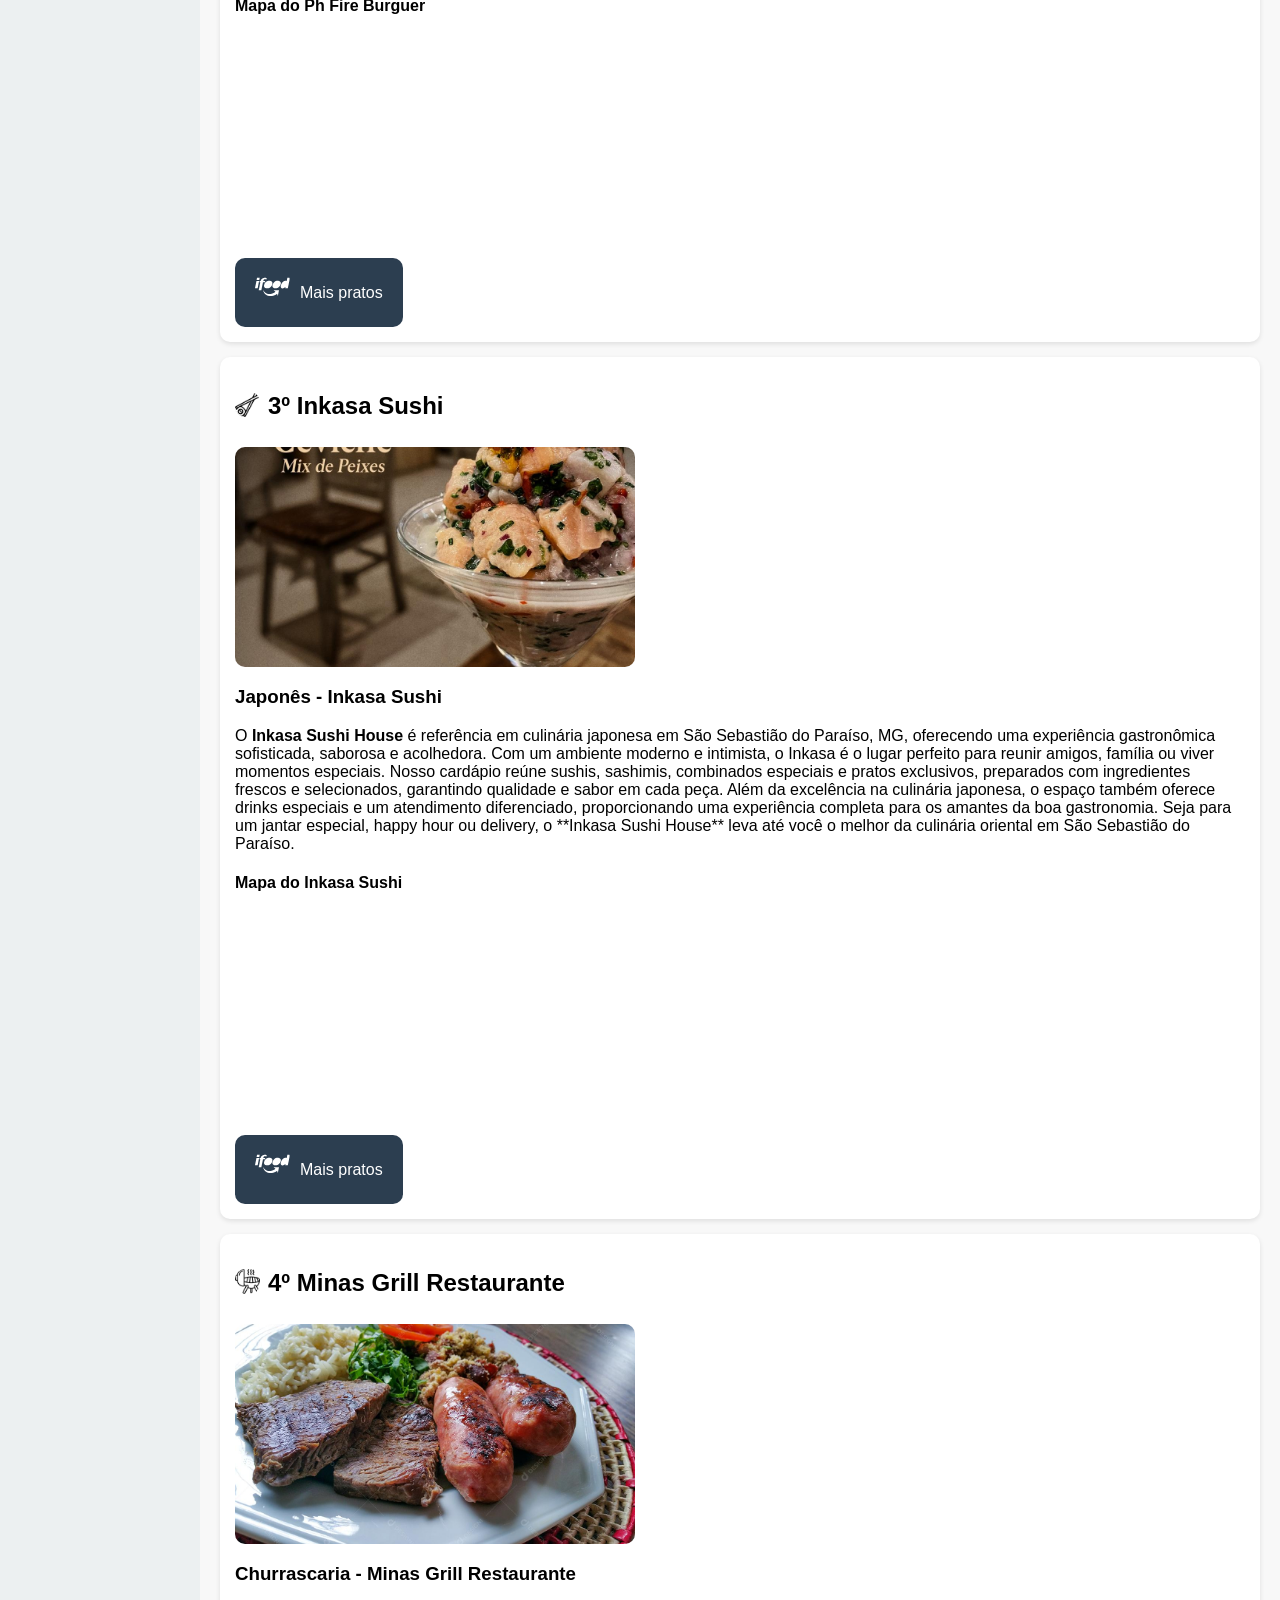
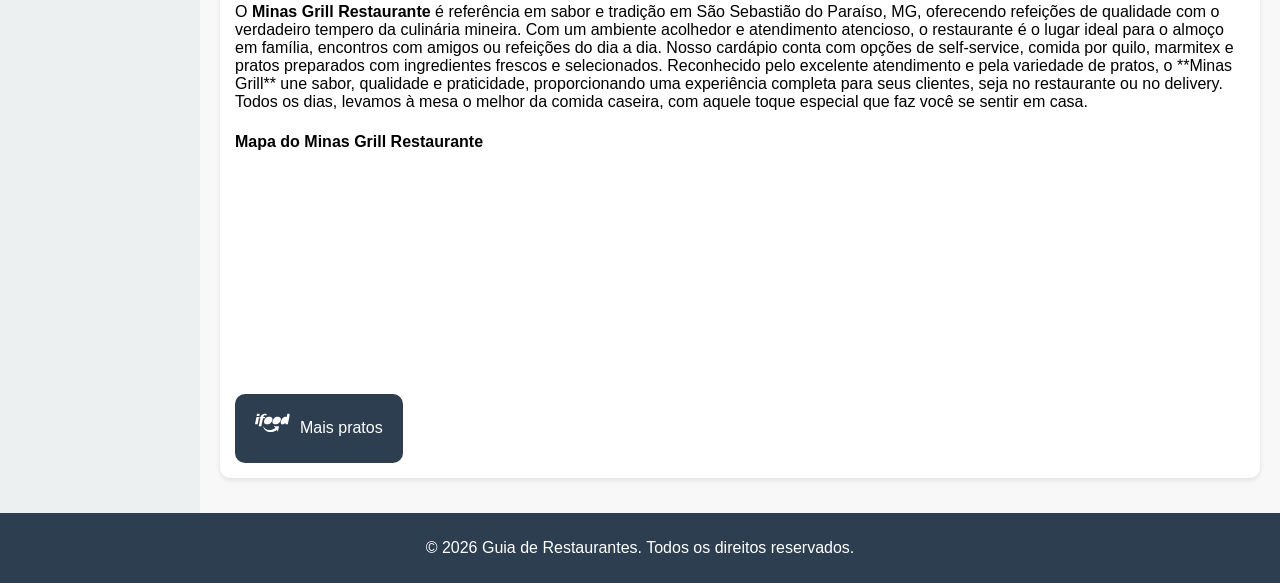
==== commit fb36f0ab: "leo" ====
--- a/trabalho_gui_de_restaurantes_da_cidade/index.html
+++ b/trabalho_gui_de_restaurantes_da_cidade/index.html
@@ -13,7 +13,7 @@
     <header>
 
 
-        <h1> <img class="icon" src="img/icon/prato_cossinha.png" alt=""> Guia de Culinária</h1>
+        <h1> <img class="icon" src="img/icon/prato_cossinha.png" alt=""> Guia de restaurantes da cidade</h1>
         <nav>
             <a class="selecionadoMenu" href="#">Início</a>
             <a href="restaurantes.html">Restaurantes</a>
--- a/trabalho_gui_de_restaurantes_da_cidade/styles.css
+++ b/trabalho_gui_de_restaurantes_da_cidade/styles.css
@@ -6,6 +6,7 @@
     min-height: 100vh;
     background: #f8f8f8;
 }
+
 .body_sobre {
     margin: 0;
     font-family: Arial;
@@ -13,6 +14,7 @@
     min-height: 100vh;
     background: #f8f8f8;
 }
+
 header {
     grid-column: 1 / 3;
     background: #2c3e50;
@@ -65,7 +67,7 @@
     padding: 10px;
 }
 
-a:not(.categoria-a,.a_email):hover {
+a:not(.categoria-a, .a_email):hover {
     background-color: rgb(38, 49, 61);
     border-radius: 8px;
 }
@@ -215,7 +217,8 @@
         opacity: 0;
         pointer-events: none;
     }
-/* Animação e Posicionamento Das Receitas, E Posicionamento Dos Blocos */
+
+    /* Animação e Posicionamento Das Receitas, E Posicionamento Dos Blocos */
 }
 
 .carrossel1 {
@@ -243,19 +246,47 @@
 
 /* Animação */
 @keyframes slide {
-    0%   { opacity: 0; }
-    5%   { opacity: 1; }
-    20%  { opacity: 1; }
-    25%  { opacity: 0; }
-    100% { opacity: 0; }
+    0% {
+        opacity: 0;
+    }
+
+    5% {
+        opacity: 1;
+    }
+
+    20% {
+        opacity: 1;
+    }
+
+    25% {
+        opacity: 0;
+    }
+
+    100% {
+        opacity: 0;
+    }
 }
 
 /* Delay para cada item */
-.carrossel1 p:nth-child(1) { animation-delay: 0s; }
-.carrossel1 p:nth-child(2) { animation-delay: 5s; }
-.carrossel1 p:nth-child(3) { animation-delay: 10s; }
-.carrossel1 p:nth-child(4) { animation-delay: 15s; }
-.carrossel1 p:nth-child(5) { animation-delay: 20s; }
+.carrossel1 p:nth-child(1) {
+    animation-delay: 0s;
+}
+
+.carrossel1 p:nth-child(2) {
+    animation-delay: 5s;
+}
+
+.carrossel1 p:nth-child(3) {
+    animation-delay: 10s;
+}
+
+.carrossel1 p:nth-child(4) {
+    animation-delay: 15s;
+}
+
+.carrossel1 p:nth-child(5) {
+    animation-delay: 20s;
+}
 
 
 .restaurantes_receitas {
@@ -263,13 +294,15 @@
     flex-wrap: wrap;
     justify-content: space-between
 }
-.blocos{
+
+.blocos {
     width: 30%;
     display: flex;
     flex-direction: column;
     align-items: center;
 }
-.blocos2{
+
+.blocos2 {
     padding: 10%;
     width: 30%;
     display: flex;
